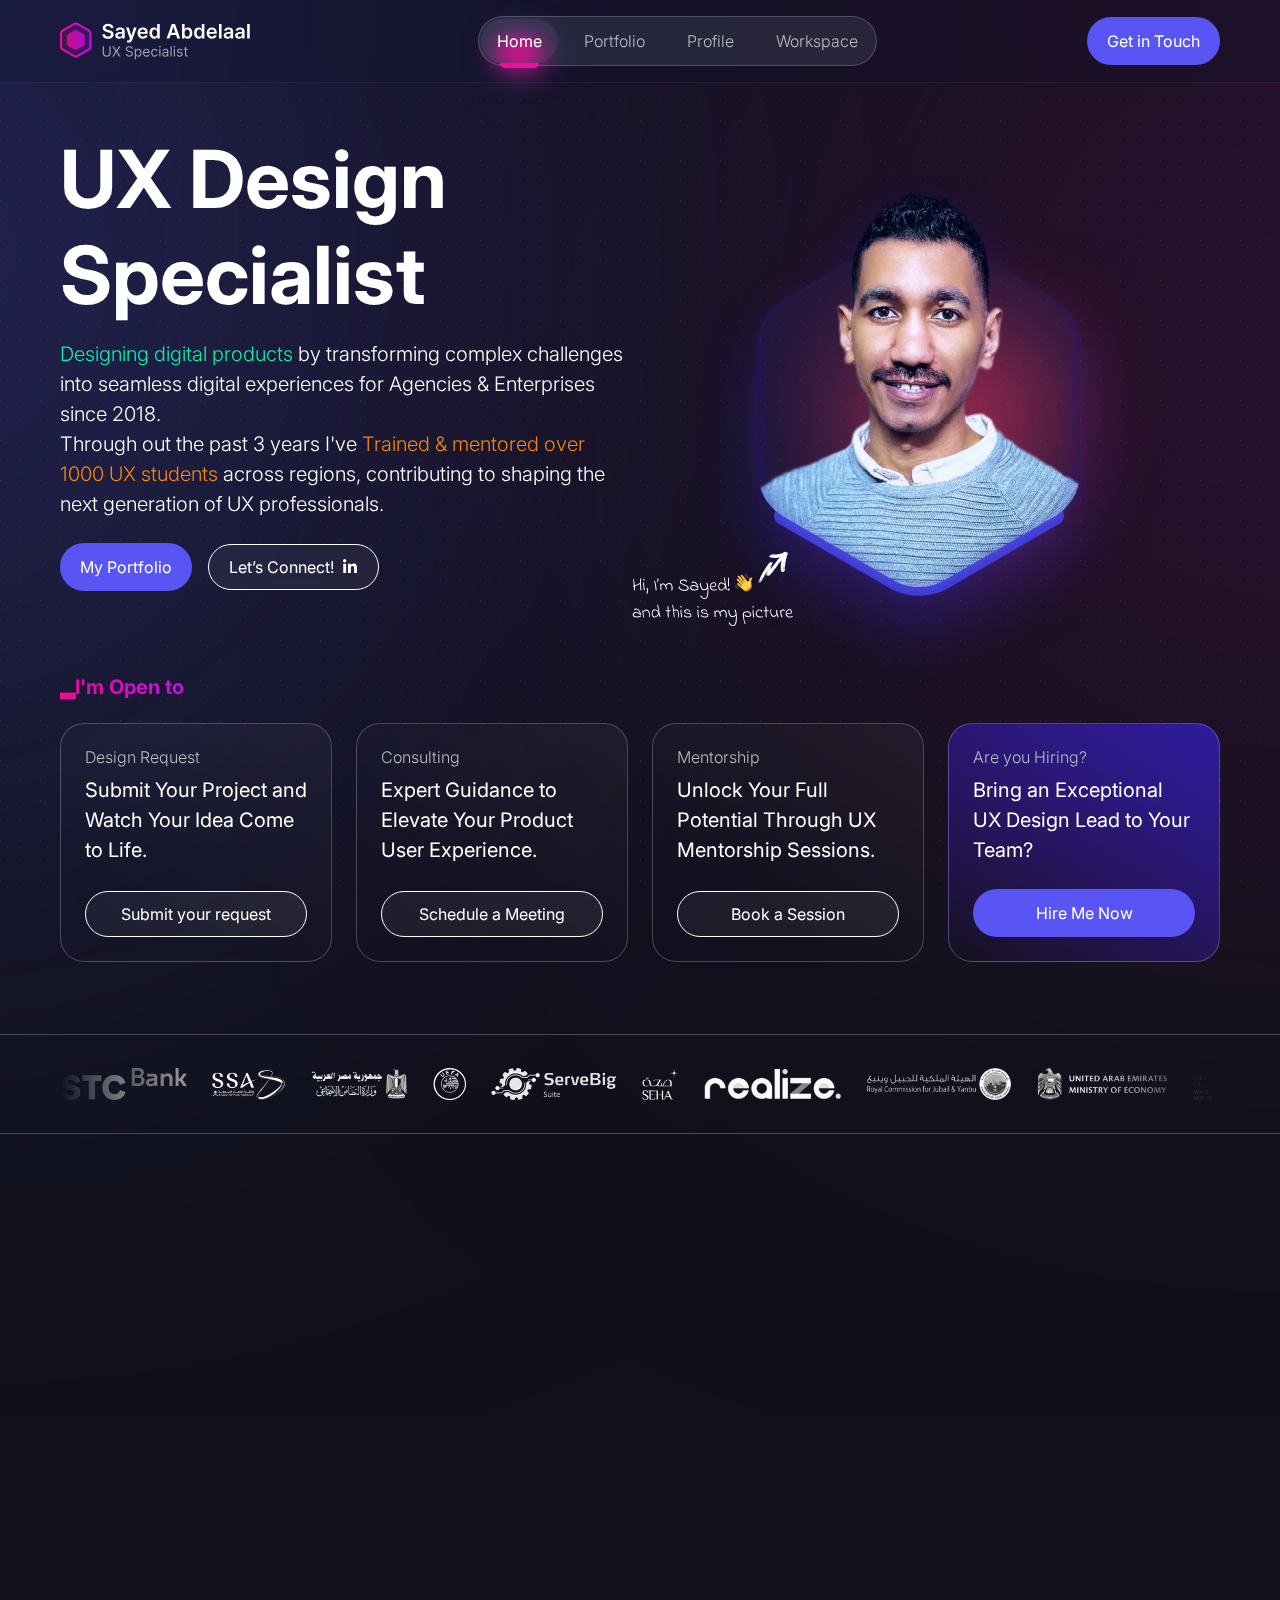
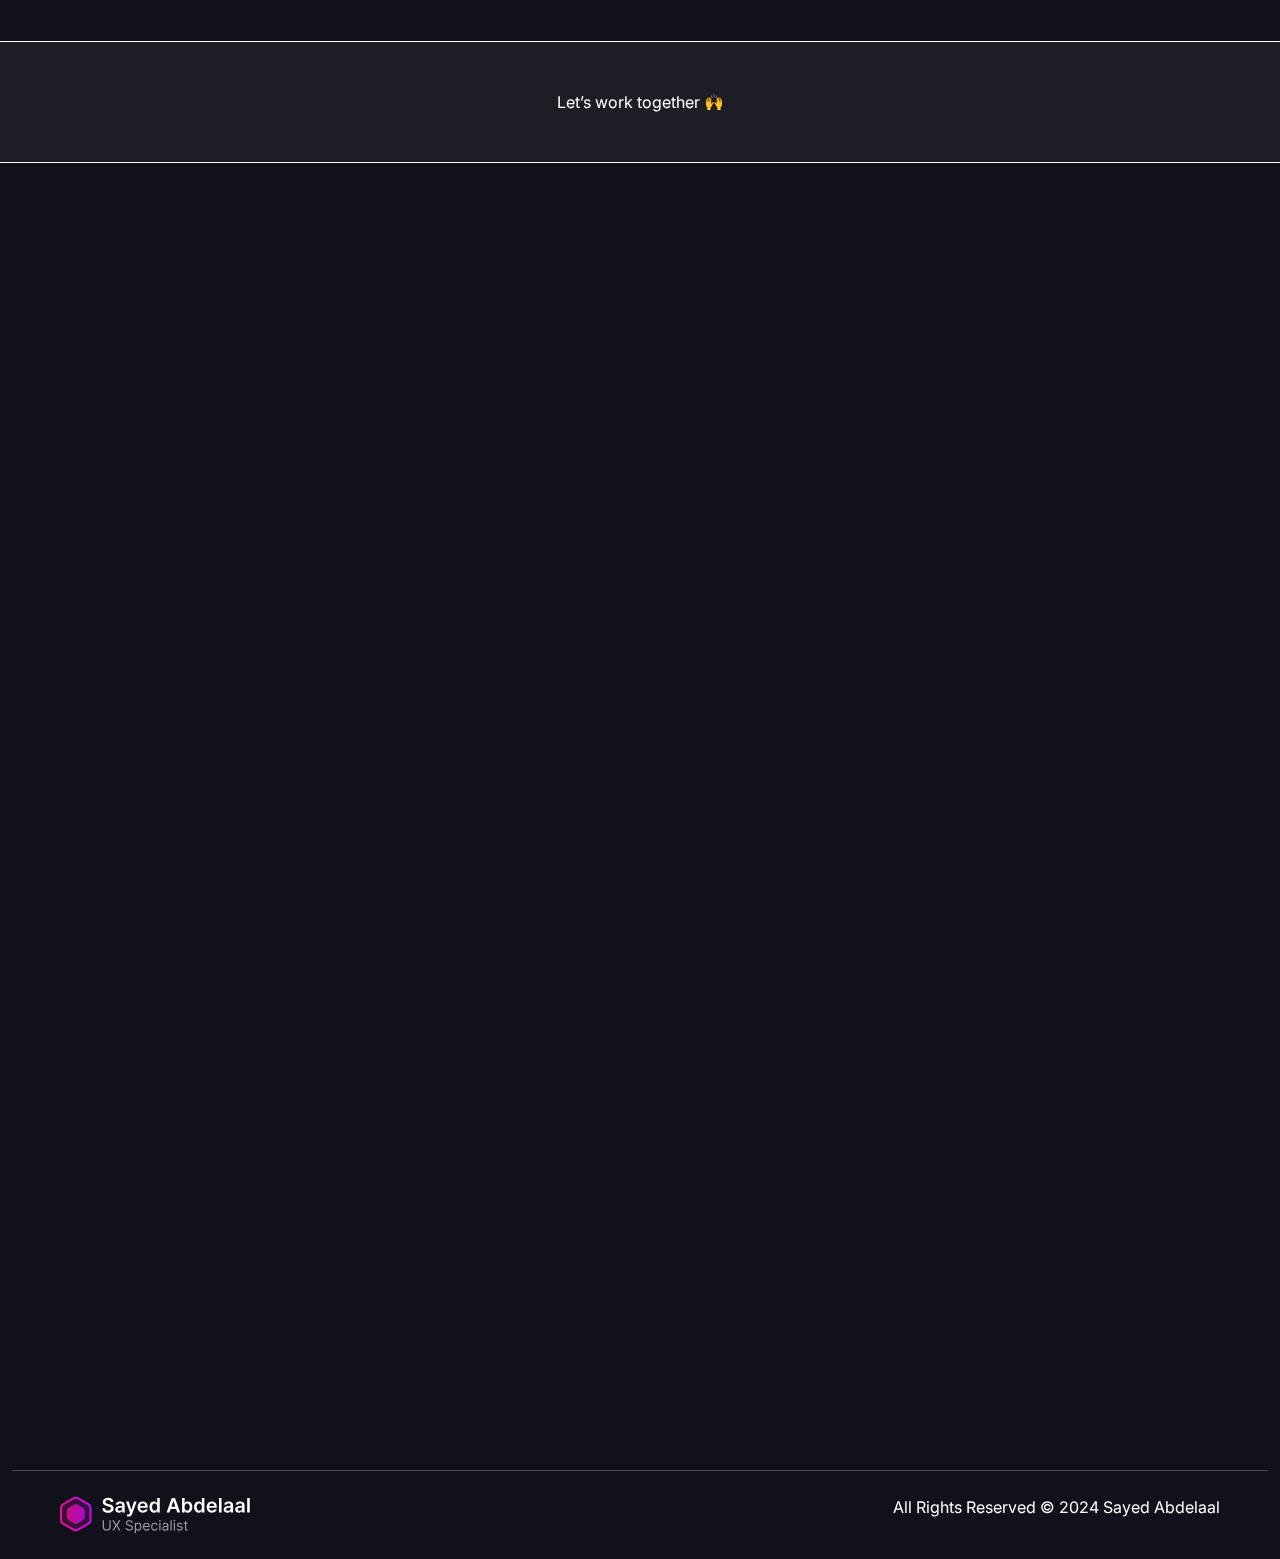
==== index.html @ a89bc442 "Updated website with new version" ====
<!DOCTYPE html>
<html data-bs-theme="dark" lang="en">

<head>
    <meta charset="utf-8">
    <meta name="viewport" content="width=device-width, initial-scale=1.0, shrink-to-fit=no">
    <title>Sayed Abdelaal</title>
    <meta name="twitter:description" content="Sayed Abdelaal | UX Design Specialist | UX Instructor | UX Mentor">
    <meta property="og:title" content="Sayed Abdelaal">
    <meta name="twitter:image" content="https://sayed-abdelaal.com/assets/img/Home/OG-Thumbnail.webp">
    <meta property="og:type" content="website">
    <meta property="og:description" content="Sayed Abdelaal | UX Design Specialist | UX Instructor | UX Mentor">
    <meta name="twitter:title" content="Sayed Abdelaal">
    <meta name="description" content="Sayed Abdelaal | UX Design Specialist | UX Instructor | UX Mentor">
    <meta property="og:image" content="https://sayed-abdelaal.com/assets/img/Home/OG-Thumbnail.webp">
    <script type="application/ld+json">
        {
            "@context": "http://schema.org",
            "@type": "WebSite",
            "name": "sayed abdelaal",
            "url": "https://sayed-abdelaal.com/"
        }
    </script>
    <link rel="icon" type="image/webp" sizes="500x500" href="assets/img/Home/fac-ico.webp">
    <link rel="icon" type="image/webp" sizes="500x500" href="assets/img/Home/fac-ico.webp" media="(prefers-color-scheme: dark)">
    <link rel="icon" type="image/webp" sizes="500x500" href="assets/img/Home/fac-ico.webp">
    <link rel="icon" type="image/webp" sizes="500x500" href="assets/img/Home/fac-ico.webp" media="(prefers-color-scheme: dark)">
    <link rel="icon" type="image/webp" sizes="500x500" href="assets/img/Home/fac-ico.webp">
    <link rel="icon" type="image/webp" sizes="500x500" href="assets/img/Home/fac-ico.webp">
    <link rel="icon" type="image/webp" sizes="500x500" href="assets/img/Home/fac-ico.webp">
    <link rel="stylesheet" href="assets/bootstrap/css/bootstrap.min.css">
    <link rel="stylesheet" href="https://fonts.googleapis.com/css?family=Inter:200,300,400,500,600,700,800,900&amp;display=swap">
    <link rel="stylesheet" href="assets/css/swiper-icons.css">
    <link rel="stylesheet" href="assets/fonts/ionicons.min.css">
    <link rel="stylesheet" href="assets/css/bs-theme-overrides.css">
    <link rel="stylesheet" href="assets/css/aos.min.css">
    <link rel="stylesheet" href="assets/css/animate.min.css">
    <link rel="stylesheet" href="assets/css/Lightbox-Gallery-baguetteBox.min.css">
    <link rel="stylesheet" href="assets/css/Navbar-Centered-Links-icons.css">
    <link rel="stylesheet" href="assets/css/styles.css">
<!-- Google tag (gtag.js) -->
<script async src="https://www.googletagmanager.com/gtag/js?id=G-3WMWEPDK91"></script>
<script>
  window.dataLayer = window.dataLayer || [];
  function gtag(){dataLayer.push(arguments);}
  gtag('js', new Date());

  gtag('config', 'G-3WMWEPDK91');
</script>
</head>

<body>
    <section class="bg-fx-style">
        <div class="container-fluid" style="height: 100%;">
            <div class="row row-cols-2 row-cols-sm-3 h-100">
                <div class="col d-flex justify-content-center justify-content-sm-start p-0"><img class="fx" src="assets/img/Body/Left-bg-fx.svg"></div>
                <div class="col d-none d-sm-inline-block">
                    <div></div>
                </div>
                <div class="col d-flex justify-content-center justify-content-sm-end p-0"><img class="fx" src="assets/img/Body/Right-bg-fx.svg"></div>
            </div>
        </div>
    </section>
    <nav class="navbar navbar-expand-md sticky-top py-3 px-xl-5" id="navbar-scroll">
        <div class="container-fluid"><a class="navbar-brand d-flex align-items-center" href="index.html"><img src="assets/img/Body/Sayed-Logo.svg"></a><button data-bs-toggle="collapse" class="navbar-toggler" data-bs-target="#navcol-4"><span class="visually-hidden">Toggle navigation</span><span class="navbar-toggler-icon d-flex justify-content-center align-items-center"><svg xmlns="http://www.w3.org/2000/svg" width="1em" height="1em" viewBox="0 0 20 20" fill="none" class="fs-1">

                        <path fill-rule="evenodd" clip-rule="evenodd" d="M3 5C3 4.44772 3.44772 4 4 4H16C16.5523 4 17 4.44772 17 5C17 5.55228 16.5523 6 16 6H4C3.44772 6 3 5.55228 3 5Z" fill="currentColor"></path>
                        <path fill-rule="evenodd" clip-rule="evenodd" d="M3 10C3 9.44772 3.44772 9 4 9H16C16.5523 9 17 9.44772 17 10C17 10.5523 16.5523 11 16 11H4C3.44772 11 3 10.5523 3 10Z" fill="currentColor"></path>
                        <path fill-rule="evenodd" clip-rule="evenodd" d="M3 15C3 14.4477 3.44772 14 4 14H16C16.5523 14 17 14.4477 17 15C17 15.5523 16.5523 16 16 16H4C3.44772 16 3 15.5523 3 15Z" fill="currentColor"></path>
                    </svg></span></button>
            <div class="collapse navbar-collapse menu-mob" id="navcol-4">
                <ul class="navbar-nav mx-auto">
                    <li class="nav-item ms-md-0"><a class="nav-link active" href="index.html">Home<div class="div-ind-d"></div>
                            <div class="div-ind-u"></div>
                        </a></li>
                    <li class="nav-item"><a class="nav-link" data-bs-toggle="modal" data-bs-target="#modal-2" href="password.html">Portfolio<div class="div-ind-d"></div>
                            <div class="div-ind-u"></div>
                        </a></li>
                    <li class="nav-item"><a class="nav-link" href="profile.html">Profile<div class="div-ind-d"></div>
                            <div class="div-ind-u"></div>
                        </a></li>
                    <li class="nav-item me-md-0" data-bs-toggle="tooltip" data-bss-tooltip="" data-bs-placement="bottom" title="In-progress"><a class="nav-link" href="workspace.html">Workspace<div class="div-ind-d"></div>
                            <div class="div-ind-u"></div>
                        </a></li>
                </ul><a class="btn btn-primary border rounded-pill border-0" role="button" href="contact-form.html">Get in Touch</a>
            </div>
        </div>
    </nav>
    <section class="px-xl-5">
        <div class="container-fluid py-5">
            <div class="row flex-column-reverse flex-lg-row mb-5 Home-Bio">
                <div class="col d-xxl-flex flex-lg-column justify-content-xxl-center">
                    <h1 class="display-1 fw-bold mb-3" data-aos="fade-up" data-aos-duration="600">UX&nbsp;Design Specialist</h1>
                    <p class="lead mb-4" data-aos="fade-up" data-aos-duration="600" data-aos-delay="100"><span style="color: rgb(12, 237, 166);">Designing digital products</span> by transforming complex challenges into seamless digital experiences for Agencies &amp; Enterprises since 2018.<br>Through out the past 3 years I've <span style="color: rgb(246, 133, 17);">Trained &amp; mentored over 1000 UX students</span> across regions, contributing to shaping the next generation of UX professionals.</p>
                    <div data-aos="fade-up" data-aos-duration="600" data-aos-delay="150" class="mx-0 hero-buttons"><a class="btn btn-primary border rounded-pill border-0" role="button" href="password.html">My Portfolio</a><a class="btn btn-outline-primary rounded-pill ms-lg-3 mt-3 mt-lg-0" role="button" href="https://www.linkedin.com/in/sayed-abdelaal/" target="_blank">Let’s Connect!<span class="ms-2"><svg xmlns="http://www.w3.org/2000/svg" viewBox="-32 0 512 512" width="1em" height="1em" fill="currentColor" data-bss-hover-animate="swing" style="margin-top: -3px;">
                                    <!--! Font Awesome Free 6.4.2 by @fontawesome - https://fontawesome.com License - https://fontawesome.com/license/free (Icons: CC BY 4.0, Fonts: SIL OFL 1.1, Code: MIT License) Copyright 2023 Fonticons, Inc. -->
                                    <path d="M100.28 448H7.4V148.9h92.88zM53.79 108.1C24.09 108.1 0 83.5 0 53.8a53.79 53.79 0 0 1 107.58 0c0 29.7-24.1 54.3-53.79 54.3zM447.9 448h-92.68V302.4c0-34.7-.7-79.2-48.29-79.2-48.29 0-55.69 37.7-55.69 76.7V448h-92.78V148.9h89.08v40.8h1.3c12.4-23.5 42.69-48.3 87.88-48.3 94 0 111.28 61.9 111.28 142.3V448z"></path>
                                </svg></span></a></div>
                </div>
                <div class="col-lg-auto text-center px-0 px-xl-5" data-aos="fade-up-left" data-aos-duration="600" data-aos-delay="200"><img class="img-fluid" src="assets/img/Home/Image.webp" style="/*max-height: 500px;*/"><img class="img-fluid d-none d-sm-none d-lg-flex hi-sayed hi-sayed-animation" src="assets/img/General/Hi.png"></div>
            </div>
            <h5 class="fw-bold d-inline-block mb-4 text-gradient" data-aos="fade-right" data-aos-duration="600" data-aos-delay="300">▂I'm Open to</h5>
            <div class="row gy-4 row-cols-1 row-cols-lg-2 row-cols-xl-4">
                <div class="col" data-aos="fade-up" data-aos-duration="600" data-aos-delay="400">
                    <div class="d-flex flex-column col position-relative card-0">
                        <h6 class="text-body-tertiary mb-2">Design Request</h6>
                        <p class="lead fw-normal d-inline-block flex-fill mb-4">Submit Your Project and Watch Your Idea Come to Life.</p><a class="btn btn-outline-primary rounded-pill" role="button" href="design-request.html">Submit your request</a>
                    </div>
                </div>
                <div class="col" data-aos="fade-up" data-aos-duration="600" data-aos-delay="450">
                    <div class="d-flex flex-column col position-relative card-0">
                        <h6 class="text-body-tertiary mb-2">Consulting</h6>
                        <p class="lead fw-normal d-inline-block flex-fill mb-4">Expert Guidance to Elevate Your Product User Experience.</p><a class="btn btn-outline-primary rounded-pill" role="button" href="https://zcal.co/sayedux/30min-meeting" target="_blank">Schedule a Meeting</a>
                    </div>
                </div>
                <div class="col" data-aos="fade-up" data-aos-duration="600" data-aos-delay="500">
                    <div class="d-flex flex-column col position-relative card-0">
                        <h6 class="text-body-tertiary mb-2">Mentorship</h6>
                        <p class="lead fw-normal d-inline-block flex-fill mb-4">Unlock Your Full Potential Through UX Mentorship Sessions.</p><a class="btn btn-outline-primary rounded-pill" role="button" href="https://zcal.co/sayedux/mentorship-session" target="_blank">Book a Session</a>
                    </div>
                </div>
                <div class="col" data-aos="fade-up" data-aos-duration="600" data-aos-delay="550">
                    <div class="d-flex flex-column col position-relative card-cta">
                        <h6 class="text-body-tertiary mb-2">Are you Hiring?</h6>
                        <p class="lead fw-normal d-inline-block flex-fill mb-4">Bring an Exceptional UX Design Lead to Your Team?</p><a class="btn btn-primary border rounded-pill border-0" role="button" href="contact-form.html">Hire Me Now</a>
                    </div>
                </div>
            </div>
        </div>
    </section>
    <section class="d-flex align-items-center my-4 px-xl-5 clients-section">
        <div class="container-fluid">
            <div class="logo-slider">
                <div class="slider-track"><img src="assets/img/Clients-Logos/STC-Bank.webp"><img src="assets/img/Clients-Logos/SSA.webp"><img src="assets/img/Clients-Logos/Social-ministry.webp"><img src="assets/img/Clients-Logos/UEFA%20logo.webp"><img src="assets/img/Clients-Logos/Servebig.webp"><img src="assets/img/Clients-Logos/SEHA.webp"><img src="assets/img/Clients-Logos/realize.webp"><img src="assets/img/Clients-Logos/RCJY.webp"><img src="assets/img/Clients-Logos/MOE.webp"><img src="assets/img/Clients-Logos/MOCIT.webp"><img src="assets/img/Clients-Logos/MCIT-EG.webp"><img src="assets/img/Clients-Logos/ISDB.webp"><img src="assets/img/Clients-Logos/IHF.webp"><img src="assets/img/Clients-Logos/HSA.webp"><img src="assets/img/Clients-Logos/grid.webp"><img src="assets/img/Clients-Logos/GEM.webp"><img src="assets/img/Clients-Logos/Find-square.webp"><img src="assets/img/Clients-Logos/FAB.webp"><img src="assets/img/Clients-Logos/EHS.webp"><img src="assets/img/Clients-Logos/egypt-post.webp"><img src="assets/img/Clients-Logos/EDA.webp"><img src="assets/img/Clients-Logos/E-courte.webp"><img src="assets/img/Clients-Logos/DCC.webp"><img src="assets/img/Clients-Logos/Contact%20cars.webp"><img src="assets/img/Clients-Logos/Co-Court.webp"><img src="assets/img/Clients-Logos/Clubenz.webp"><img src="assets/img/Clients-Logos/CFC.webp"><img src="assets/img/Clients-Logos/Aosc-m.webp"><img src="assets/img/Clients-Logos/AIPA.webp"></div>
            </div>
        </div>
    </section>
    <section class="px-xl-5">
        <div class="container-fluid py-5">
            <h5 class="fw-bold d-inline-block mb-4 text-gradient" data-aos="fade-right">▂Recent Work</h5>
            <h5 class="fw-bold d-inline-block mb-4 ms-1" data-aos="fade-right">🔥</h5>
            <div class="row gy-4 row-cols-1 row-cols-lg-2 mb-4">
                <div class="col" data-aos="fade-up" data-aos-duration="600">
                    <div class="d-flex flex-column col position-relative card-0"><img class="img-fluid mb-4 rounded-3" src="assets/img/Home/image-Smart-Bricks.webp">
                        <h6 class="text-body-tertiary mb-2">Smart Bricks </h6>
                        <p class="lead d-inline-block">I designed the MVP-V1 of Smart Bricks to empower real estate investors with AI-driven analytics, enabling informed decision-making. This strategic UX design <span style="color: rgb(246, 133, 17);">boosted landing page conversions by 70%</span> and <span style="color: rgb(12, 237, 166);">increased closed deals from 6% to 28%</span> after one month.</p>
                        <figure class="figure d-block flex-fill">
                            <figcaption class="figure-caption blockquote-footer mt-0 mb-4">Associated with&nbsp;<span><a class="fw-semibold" href="https://www.linkedin.com/in/nada-hazem-635408127/" target="_blank" rel="external">Nada Hazem</a></span>&nbsp;Smart Bricks' CTO | Product Consultant</figcaption>
                        </figure><button class="btn btn-outline-primary rounded-pill" type="button" data-bs-target="#modal-1" data-bs-toggle="modal">Read the full story<span class="ms-2"></span><svg xmlns="http://www.w3.org/2000/svg" viewBox="-32 0 512 512" width="1em" height="1em" fill="currentColor" data-bss-hover-animate="swing" style="margin-top: -3px;">
                                <!--! Font Awesome Free 6.4.2 by @fontawesome - https://fontawesome.com License - https://fontawesome.com/license/free (Icons: CC BY 4.0, Fonts: SIL OFL 1.1, Code: MIT License) Copyright 2023 Fonticons, Inc. -->
                                <path d="M144 144v48H304V144c0-44.2-35.8-80-80-80s-80 35.8-80 80zM80 192V144C80 64.5 144.5 0 224 0s144 64.5 144 144v48h16c35.3 0 64 28.7 64 64V448c0 35.3-28.7 64-64 64H64c-35.3 0-64-28.7-64-64V256c0-35.3 28.7-64 64-64H80z"></path>
                            </svg></button>
                    </div>
                </div>
                <div class="col" data-aos="fade-up" data-aos-duration="600" data-aos-delay="100">
                    <div class="d-flex flex-column col position-relative card-0"><img class="img-fluid mb-4 rounded-3" src="assets/img/Home/image-FindSquar.webp">
                        <h6 class="text-body-tertiary mb-2">Find Square </h6>
                        <p class="lead d-inline-block">I <span style="color: rgb(246, 133, 17);">led the UX design revamp</span> of Find Square’s Web Platform, Dashboard, and Mobile Apps&nbsp;to improve usability for end-users and streamline workflows for service providers, <span style="color: rgb(12, 237, 166);">boosting bookings from zero to 250+</span> in One Month through thoughtful design and seamless user experience.</p>
                        <figure class="figure d-block flex-fill">
                            <figcaption class="figure-caption blockquote-footer mt-0 mb-4">Associated with&nbsp;<span><a class="fw-semibold" href="https://www.linkedin.com/in/nada-hazem-635408127/" target="_blank" rel="external">Azzam Al Hadlaq</a></span>&nbsp;Find Square's Co-Founder.</figcaption>
                        </figure><a class="btn btn-outline-primary rounded-pill" role="button" href="portfolio/find-square.html">Read the full story<span class="ms-2"></span><svg xmlns="http://www.w3.org/2000/svg" viewBox="-32 0 512 512" width="1em" height="1em" fill="currentColor" data-bss-hover-animate="swing" style="margin-top: -3px;">
                                <!--! Font Awesome Free 6.4.2 by @fontawesome - https://fontawesome.com License - https://fontawesome.com/license/free (Icons: CC BY 4.0, Fonts: SIL OFL 1.1, Code: MIT License) Copyright 2023 Fonticons, Inc. -->
                                <path d="M438.6 278.6c12.5-12.5 12.5-32.8 0-45.3l-160-160c-12.5-12.5-32.8-12.5-45.3 0s-12.5 32.8 0 45.3L338.8 224 32 224c-17.7 0-32 14.3-32 32s14.3 32 32 32l306.7 0L233.4 393.4c-12.5 12.5-12.5 32.8 0 45.3s32.8 12.5 45.3 0l160-160z"></path>
                            </svg></a>
                    </div>
                </div>
            </div>
            <div class="row" data-aos="fade-up" data-aos-duration="600">
                <div class="col d-flex justify-content-center"><a class="btn btn-outline-link rounded-pill" role="button" href="password.html">View Portfolio<span class="ms-2"></span><svg xmlns="http://www.w3.org/2000/svg" viewBox="-32 0 512 512" width="1em" height="1em" fill="currentColor" data-bss-hover-animate="swing" style="margin-top: -3px;">
                            <!--! Font Awesome Free 6.4.2 by @fontawesome - https://fontawesome.com License - https://fontawesome.com/license/free (Icons: CC BY 4.0, Fonts: SIL OFL 1.1, Code: MIT License) Copyright 2023 Fonticons, Inc. -->
                            <path d="M438.6 278.6c12.5-12.5 12.5-32.8 0-45.3l-160-160c-12.5-12.5-32.8-12.5-45.3 0s-12.5 32.8 0 45.3L338.8 224 32 224c-17.7 0-32 14.3-32 32s14.3 32 32 32l306.7 0L233.4 393.4c-12.5 12.5-12.5 32.8 0 45.3s32.8 12.5 45.3 0l160-160z"></path>
                        </svg></a></div>
            </div>
        </div>
    </section>
    <section class="px-xl-5">
        <div class="container-fluid py-4">
            <h5 class="fw-bold d-inline-block mb-4 text-gradient" data-aos="fade-right">__The way I work</h5>
            <h5 class="fw-bold d-inline-block mb-4 ms-1" data-aos="fade-right">🚀</h5>
            <div class="row gy-4 row-cols-xxl-2">
                <div class="col" data-aos="fade-up" data-aos-duration="600">
                    <div class="d-flex flex-column col position-relative card-1"><img src="assets/img/Home/Double%20Diamond@2x.webp"></div>
                </div>
                <div class="col">
                    <div>
                        <div class="d-flex flex-column col position-relative card-0 mb-4" data-aos="fade-up" data-aos-duration="600" data-aos-delay="100">
                            <p class="d-flex mb-1">&nbsp;<span class="icon-way-i-work"><i class="icon ion-android-checkmark-circle fs-4"></i></span>I prioritize both needs of users and the businesses while I am designing.</p>
                            <p class="d-flex mb-1">&nbsp;<span class="icon-way-i-work"><i class="icon ion-android-checkmark-circle fs-4"></i></span>I base my design decisions on thorough user research, while also striving to maintain high design standards.</p>
                            <p class="d-flex mb-1">&nbsp;<span class="icon-way-i-work"><i class="icon ion-android-checkmark-circle fs-4"></i></span>I understand that the product development process is not always straightforward and therefore, I am involved in all phases of production.</p>
                        </div>
                        <div class="d-flex flex-column col position-relative card-0" data-aos="fade-up" data-aos-duration="600" data-aos-delay="200">
                            <h6 class="text-body-tertiary mb-2">Tools I use for my daily work ✦</h6>
                            <ul class="list-unstyled d-flex flex-wrap gap-3 my-3">
                                <li><img class="img-fluid" data-bs-toggle="tooltip" data-bss-tooltip="" src="assets/img/Body/Figma.svg" style="max-width: 40px;" title="Figma &amp; Figjam"></li>
                                <li><img class="img-fluid" data-bs-toggle="tooltip" data-bss-tooltip="" src="assets/img/Body/Miro.svg" style="max-width: 40px;" title="Miro"></li>
                                <li><img class="img-fluid" data-bs-toggle="tooltip" data-bss-tooltip="" src="assets/img/Body/Notion.svg" style="max-width: 40px;" title="Notion"></li>
                                <li><img class="img-fluid" data-bs-toggle="tooltip" data-bss-tooltip="" src="assets/img/Body/Teams.svg" style="max-width: 40px;" title="Teams"></li>
                                <li><img class="img-fluid" data-bs-toggle="tooltip" data-bss-tooltip="" src="assets/img/Body/Useberry.svg" style="max-width: 40px;" title="Useberry"></li>
                                <li><img class="img-fluid" data-bs-toggle="tooltip" data-bss-tooltip="" src="assets/img/Body/mind-meister.svg" style="max-width: 40px;" title="Mind Meister"></li>
                                <li><img class="img-fluid" data-bs-toggle="tooltip" data-bss-tooltip="" src="assets/img/Body/Mobbin.svg" style="max-width: 40px;" title="Mobbin"></li>
                                <li><img class="img-fluid" data-bs-toggle="tooltip" data-bss-tooltip="" src="assets/img/Body/survey-monkey.svg" style="max-width: 40px;" title="Survey Monkey"></li>
                                <li><img class="img-fluid" data-bs-toggle="tooltip" data-bss-tooltip="" src="assets/img/Body/optimal-workshop.svg" style="max-width: 40px;" title="Optimal Workshop"></li>
                                <li><img class="img-fluid" data-bs-toggle="tooltip" data-bss-tooltip="" src="assets/img/Body/medium.svg" style="max-width: 40px;" title="Medium"></li>
                            </ul>
                            <p class="fw-normal d-inline-block flex-fill mb-0">The best way to stay on top of my work is by using these four essential tools, either working solo or collaboratively in team.</p>
                        </div>
                    </div>
                </div>
            </div>
        </div>
    </section>
    <section class="my-4"><a class="btn btn-outline-primary d-flex justify-content-center justify-content-xxl-center rounded-0 py-5 w-100 border-start-0 border-end-0" role="button" href="design-request.html">Let’s work together 🙌</a></section>
    <section class="px-xl-5">
        <div class="container-fluid py-5">
            <h5 class="fw-bold d-inline-block mb-4 text-gradient" data-aos="fade-right">__People I work with says</h5>
            <h5 class="fw-bold d-inline-block mb-4 ms-1" data-aos="fade-right">😍</h5>
            <div class="column-counter">
                <div class="d-inline-block card-testimonial" data-aos="fade-up" data-aos-duration="600">
                    <div class="d-flex flex-row align-items-center mb-3"><img class="rounded-circle img-fluid me-3" src="assets/img/Home/Lander-Muruaga.webp" style="max-width: 70px;">
                        <div>
                            <h6 class="fw-semibold mb-2">Lander Muruaga</h6>
                            <p class="mb-0 title">Head of Product Design @ UEFA</p>
                        </div>
                    </div>
                    <p class="fw-light d-inline-block flex-fill mb-0">Sayed Abdelaal is an exceptional Senior UX Design Specialist who <strong><span style="color: rgb(12, 237, 166);">consistently delivered impactful, user-centered solutions</span></strong> across key UEFA projects like the VIP Tickets App, Accreditation Delivery Portal, and VISTA Stadium Maps.<br>His expertise in <strong><span style="color: rgb(246, 133, 17);">user research, usability testing, and maintaining the B2B design system</span></strong> ensured cohesive, scalable designs aligned with UEFA’s goals and brand identity. <br>Sayed’s ability to <strong><span style="color: rgb(12, 237, 166);">manage multiple projects, collaborate effectively</span></strong> with cross-functional teams, and <strong><span style="color: rgb(12, 237, 166);">communicate design insights</span></strong> made him an invaluable asset.</p>
                </div>
                <div class="d-inline-block card-testimonial" data-aos="fade-up" data-aos-duration="600" data-aos-delay="50">
                    <div class="d-flex flex-row align-items-center mb-3"><img class="rounded-circle img-fluid me-3" src="assets/img/Home/Victor-Baroli.webp" style="max-width: 70px;">
                        <div>
                            <h6 class="fw-semibold mb-2">Victor Baroli</h6>
                            <p class="mb-0 title">Senior Product Designer @ UEFA</p>
                        </div>
                    </div>
                    <p class="fw-light d-inline-block flex-fill mb-0">Working with Sayed Abdelaal was a privilege. His ability to balance user needs with business goals was evident in projects like UEFA Go and the Media Portal, where his user research and usability testing informed intuitive, impactful designs.<br>Sayed’s <strong><span style="color: rgb(12, 237, 166);">leadership on the B2B design system</span></strong> showcased his strength in creating scalable frameworks, while his <strong><span style="color: rgb(12, 237, 166);">collaborative approach</span></strong> fostered seamless teamwork across disciplines.<br>Sayed is a talented UX professional who <strong><span style="color: rgb(246, 133, 17);">consistently elevates the quality</span> </strong>of any project he contributes to. I highly recommend him.</p>
                </div>
                <div class="d-inline-block card-testimonial" data-aos="fade-up" data-aos-duration="600" data-aos-delay="100">
                    <div class="d-flex flex-row align-items-center mb-3"><img class="rounded-circle img-fluid me-3" src="assets/img/Home/Ahmed-Farouk.webp" style="max-width: 70px;">
                        <div>
                            <h6 class="fw-semibold mb-2">Ahmed Farouk</h6>
                            <p class="mb-0 title">Product @ Contactcars.com</p>
                        </div>
                    </div>
                    <p class="fw-light d-inline-block flex-fill mb-0">I had the opportunity to work with Sayed, a talented Product UI/UX designer, and <strong><span style="color: rgb(12, 237, 166);">I was consistently impressed by his creativity, attention to detail, and user-centric approach</span></strong>. Over the time we worked together, Sayed demonstrated an exceptional ability to understand complex product requirements and translate them into intuitive, beautiful designs.<br><br>His <strong><span style="color: rgb(246, 133, 17);">collaborative spirit</span></strong>, combined with his technical skills, made him an integral part of our team. <strong><span style="color: rgb(246, 133, 17);">He was always open to feedback</span></strong>, and his designs not only enhanced user experience but also aligned perfectly with our business objectives.<br>If you’re looking for a designer who brings both creativity and practicality to the table, I highly recommend Sayed. He’s a true asset to any product team.</p>
                </div>
                <div class="d-inline-block card-testimonial" data-aos="fade-up" data-aos-duration="600" data-aos-delay="150">
                    <div class="d-flex flex-row align-items-center mb-3"><img class="rounded-circle img-fluid me-3" src="assets/img/Home/Amy-Ogg.webp" style="max-width: 70px;">
                        <div>
                            <h6 class="fw-semibold mb-2">Amy Ogg</h6>
                            <p class="mb-0 title">Mentor Team Lead @IterateUX</p>
                        </div>
                    </div>
                    <p class="fw-light d-inline-block flex-fill mb-0">We are so thankful to have you aboard our mentor team, Sayed Abdelaal‬‏! <span style="color: rgb(12, 237, 166);">You have already made such an impact at IterateUX</span> over these last few months, and <strong><span style="color: rgb(246, 133, 17);">your mentees and teams are so fortunate to benefit &amp; learn from your guidance and mentorship!</span></strong> Thank you for sharing of your time and expertise with our community! 🚀</p>
                </div>
                <div class="d-inline-block card-testimonial" data-aos="fade-up" data-aos-duration="600" data-aos-delay="200">
                    <div class="d-flex flex-row align-items-center mb-3"><img class="rounded-circle img-fluid me-3" src="assets/img/Home/Nada-Hazem.webp" style="max-width: 70px;">
                        <div>
                            <h6 class="fw-semibold mb-2">Nada Hazem</h6>
                            <p class="mb-0 title">Product Consultant @ ISM e-Group</p>
                        </div>
                    </div>
                    <p class="fw-light d-inline-block flex-fill mb-0">..............................................</p>
                </div>
                <div class="d-inline-block card-testimonial" data-aos="fade-up" data-aos-duration="600" data-aos-delay="250">
                    <div class="d-flex flex-row align-items-center mb-3"><img class="rounded-circle img-fluid me-3" src="assets/img/Home/Julieth-Fajardo.webp" style="max-width: 70px;">
                        <div>
                            <h6 class="fw-semibold mb-2">Julieth Fajardo</h6>
                            <p class="mb-0 title">Co-Founder @Cherry On Tech</p>
                        </div>
                    </div>
                    <p class="fw-light d-inline-block flex-fill mb-0">..............................................</p>
                </div>
            </div>
        </div>
    </section>
    <footer class="mb-2">
        <div class="container-fluid pt-4 pt-lg-5">
            <hr style="border-color: rgb(255, 255, 255);border-top-color: rgb(255,;border-right-color: 255,;border-bottom-color: 255);border-left-color: 255,;">
            <div class="row gy-4 gy-md-2 row-cols-1 row-cols-md-2 mt-0 px-xl-5">
                <div class="col d-flex justify-content-center justify-content-md-start"><a class="navbar-brand d-flex align-items-center" href="index.html"><img src="assets/img/Body/Sayed-Logo.svg"></a></div>
                <div class="col d-flex justify-content-center justify-content-md-end">
                    <p class="text-center">All Rights Reserved © 2024 Sayed Abdelaal</p>
                </div>
            </div>
            <div class="d-flex flex-column justify-content-start align-items-center flex-sm-row pt-3 px-xl-5"></div>
        </div>
    </footer>
    <div class="modal fade" role="dialog" tabindex="-1" id="modal-1">
        <div class="modal-dialog modal-dialog-centered modal-dialog-scrollable modal-fullscreen-md-down" role="document">
            <div class="modal-content">
                <div class="modal-header">
                    <h6 class="modal-title">Case Study is Locked<span class="ms-2"><svg xmlns="http://www.w3.org/2000/svg" viewBox="-32 0 512 512" width="1em" height="1em" fill="currentColor">
                                <!--! Font Awesome Free 6.4.2 by @fontawesome - https://fontawesome.com License - https://fontawesome.com/license/free (Icons: CC BY 4.0, Fonts: SIL OFL 1.1, Code: MIT License) Copyright 2023 Fonticons, Inc. -->
                                <path d="M144 144v48H304V144c0-44.2-35.8-80-80-80s-80 35.8-80 80zM80 192V144C80 64.5 144.5 0 224 0s144 64.5 144 144v48h16c35.3 0 64 28.7 64 64V448c0 35.3-28.7 64-64 64H64c-35.3 0-64-28.7-64-64V256c0-35.3 28.7-64 64-64H80z"></path>
                            </svg></span></h6><button class="btn-close" type="button" aria-label="Close" data-bs-dismiss="modal"></button>
                </div>
                <div class="modal-body" style="border-top-left-radius: 1.5rem;border-top-right-radius: 1.5rem;">
                    <div class="container" style="height: fit-content;">
                        <div class="row mb-2 h-100">
                            <div class="col text-center">
                                <div class="d-flex flex-column justify-content-start align-items-center w-100 position-relative" style="height: 350px;/*z-index: -1;*/"><img class="img-fluid w-50 position-absolute mt-5" src="assets/img/General/Padlock.webp"></div>
                                <div style="margin-top: -3rem;">
                                    <h2 class="display-6 fw-bold mb-4">Password Please</h2>
                                    <p class="fw-light text-white-50 mb-4">Please enter the password provided in your correspondence.</p>
                                    <form class="d-flex flex-column justify-content-center flex-wrap align-items-sm-center justify-content-xl-start align-items-xl-center py-2" method="post">
                                        <div class="d-flex align-items-center position-relative enter-pasword mb-4"><input class="form-control rounded-pill" type="password" required="" placeholder="Enter Password"></div>
                                        <p class="fw-light"><span class="text-white-50 me-2">Are You Hiring Manager?</span><a href="hire-me.html">Request Password</a></p>
                                    </form>
                                </div>
                            </div>
                        </div>
                    </div>
                </div>
                <div class="modal-footer"><button class="btn btn-outline-primary rounded-pill" type="button" data-bs-dismiss="modal">Close</button><button class="btn btn-primary rounded-pill" type="button">Unlock Case Study<span class="ms-2"><svg xmlns="http://www.w3.org/2000/svg" viewBox="0 -32 576 576" width="1em" height="1em" fill="currentColor">
                                <!--! Font Awesome Free 6.4.2 by @fontawesome - https://fontawesome.com License - https://fontawesome.com/license/free (Icons: CC BY 4.0, Fonts: SIL OFL 1.1, Code: MIT License) Copyright 2023 Fonticons, Inc. -->
                                <path d="M352 144c0-44.2 35.8-80 80-80s80 35.8 80 80v48c0 17.7 14.3 32 32 32s32-14.3 32-32V144C576 64.5 511.5 0 432 0S288 64.5 288 144v48H64c-35.3 0-64 28.7-64 64V448c0 35.3 28.7 64 64 64H384c35.3 0 64-28.7 64-64V256c0-35.3-28.7-64-64-64H352V144z"></path>
                            </svg></span></button></div>
            </div>
        </div>
    </div>
    <div class="modal fade" role="dialog" tabindex="-1" id="modal-2">
        <div class="modal-dialog modal-dialog-centered modal-dialog-scrollable modal-fullscreen-md-down" role="document">
            <div class="modal-content">
                <div class="modal-header">
                    <h6 class="modal-title">In-progress<span class="ms-2"><svg xmlns="http://www.w3.org/2000/svg" width="1em" height="1em" viewBox="0 0 20 20" fill="none">
                                <path fill-rule="evenodd" clip-rule="evenodd" d="M12.3945 2.55279C12.2662 2.29624 12.034 2.10713 11.7568 2.03351C11.4795 1.95988 11.184 2.00885 10.9454 2.16795C10.5995 2.39858 10.3314 2.72608 10.1229 3.04791C9.90855 3.37854 9.71986 3.76148 9.553 4.16366C9.21939 4.96773 8.93911 5.93195 8.71375 6.89778C8.42752 8.12448 8.21568 9.41687 8.10004 10.4776C7.61585 10.1512 7.33491 9.78527 7.15481 9.41104C6.82729 8.73046 6.75736 7.8772 6.75736 6.75739C6.75736 6.35292 6.51372 5.98829 6.14004 5.83351C5.76637 5.67872 5.33625 5.76428 5.05025 6.05028C3.68361 7.41692 3 9.21013 3 11C3 12.7899 3.68361 14.5831 5.05025 15.9498C7.78392 18.6834 12.2161 18.6834 14.9497 15.9498C16.3164 14.5831 17 12.7899 17 11C17 9.21013 16.3164 7.41692 14.9497 6.05028C14.3584 5.45889 13.9696 5.06453 13.6021 4.5828C13.239 4.10688 12.8781 3.51991 12.3945 2.55279ZM12.1213 15.1213C10.9497 16.2929 9.05025 16.2929 7.87868 15.1213C7.29289 14.5355 7 13.7678 7 13C7 13 7.87868 13.5 9.50005 13.5C9.50005 12.5 10 9.5 10.75 9C11.25 10 11.5355 10.2929 12.1213 10.8787C12.7071 11.4645 13 12.2322 13 13C13 13.7678 12.7071 14.5355 12.1213 15.1213Z" fill="currentColor"></path>
                            </svg></span></h6><button class="btn-close" type="button" aria-label="Close" data-bs-dismiss="modal"></button>
                </div>
                <div class="modal-body" style="border-top-left-radius: 1.5rem;border-top-right-radius: 1.5rem;">
                    <div class="container" style="height: fit-content;">
                        <div class="row mb-2 h-100">
                            <div class="col text-center">
                                <div class="d-flex flex-column justify-content-start align-items-center w-100 position-relative" style="height: 350px;/*z-index: -1;*/"><img class="img-fluid w-50 position-absolute mt-5" src="assets/img/Space/flame.webp"></div>
                                <div style="margin-top: -3rem;">
                                    <h2 class="display-6 fw-bold mb-4">Hang tight,</h2>
                                    <p class="fw-light text-white-50 mb-4">I'm working on it.</p>
                                </div>
                            </div>
                        </div>
                    </div>
                </div>
                <div class="modal-footer"><button class="btn btn-primary rounded-pill" type="button" data-bs-dismiss="modal">Okay, I'm Waiting<span class="ms-2"><svg xmlns="http://www.w3.org/2000/svg" width="1em" height="1em" viewBox="0 0 20 20" fill="none">
                                <path fill-rule="evenodd" clip-rule="evenodd" d="M12.3945 2.55279C12.2662 2.29624 12.034 2.10713 11.7568 2.03351C11.4795 1.95988 11.184 2.00885 10.9454 2.16795C10.5995 2.39858 10.3314 2.72608 10.1229 3.04791C9.90855 3.37854 9.71986 3.76148 9.553 4.16366C9.21939 4.96773 8.93911 5.93195 8.71375 6.89778C8.42752 8.12448 8.21568 9.41687 8.10004 10.4776C7.61585 10.1512 7.33491 9.78527 7.15481 9.41104C6.82729 8.73046 6.75736 7.8772 6.75736 6.75739C6.75736 6.35292 6.51372 5.98829 6.14004 5.83351C5.76637 5.67872 5.33625 5.76428 5.05025 6.05028C3.68361 7.41692 3 9.21013 3 11C3 12.7899 3.68361 14.5831 5.05025 15.9498C7.78392 18.6834 12.2161 18.6834 14.9497 15.9498C16.3164 14.5831 17 12.7899 17 11C17 9.21013 16.3164 7.41692 14.9497 6.05028C14.3584 5.45889 13.9696 5.06453 13.6021 4.5828C13.239 4.10688 12.8781 3.51991 12.3945 2.55279ZM12.1213 15.1213C10.9497 16.2929 9.05025 16.2929 7.87868 15.1213C7.29289 14.5355 7 13.7678 7 13C7 13 7.87868 13.5 9.50005 13.5C9.50005 12.5 10 9.5 10.75 9C11.25 10 11.5355 10.2929 12.1213 10.8787C12.7071 11.4645 13 12.2322 13 13C13 13.7678 12.7071 14.5355 12.1213 15.1213Z" fill="currentColor"></path>
                            </svg></span></button></div>
            </div>
        </div>
    </div>
    <script src="assets/js/jquery.min.js"></script>
    <script src="assets/bootstrap/js/bootstrap.min.js"></script>
    <script src="assets/js/aos.min.js"></script>
    <script src="assets/js/bs-init.js"></script>
    <script src="assets/js/Lightbox-Gallery-baguetteBox.min.js"></script>
    <script src="assets/js/Lightbox-Gallery.js"></script>
    <script src="assets/js/scripts.js"></script>
</body>

</html>
---- assets/css/bs-theme-overrides.css ----
:root, [data-bs-theme=light] {
  --bs-link-color: #ffffff;
  --bs-link-color-rgb: 255,255,255;
  --bs-link-hover-color: #ED0C93;
  --bs-link-hover-color-rgb: 237,12,147;
}

[data-bs-theme=dark] {
  --bs-primary: #5955F4;
  --bs-primary-rgb: 89,85,244;
  --bs-primary-text-emphasis: #9B99F8;
  --bs-primary-bg-subtle: #121131;
  --bs-primary-border-subtle: #353392;
  --bs-body-color: #FFFFFF;
  --bs-body-color-rgb: 255,255,255;
  --bs-secondary-color: #F3F3F4;
  --bs-secondary-color-rgb: 243,243,244;
  --bs-tertiary-color: #B9BAC0;
  --bs-tertiary-color-rgb: 185,186,192;
  --bs-body-bg: #10111A;
  --bs-body-bg-rgb: 16,17,26;
  --bs-body-font-family: Inter, sans-serif;
}

[data-bs-theme=dark] .btn-primary, .btn-primary[data-bs-theme=dark] {
  --bs-btn-color: #fff;
  --bs-btn-bg: #5955F4;
  --bs-btn-border-color: #5955F4;
  --bs-btn-hover-color: #fff;
  --bs-btn-hover-bg: #4C48CF;
  --bs-btn-hover-border-color: #4744C3;
  --bs-btn-focus-shadow-rgb: 230,230,253;
  --bs-btn-active-color: #fff;
  --bs-btn-active-bg: #4744C3;
  --bs-btn-active-border-color: #4340B7;
  --bs-btn-disabled-color: #fff;
  --bs-btn-disabled-bg: #5955F4;
  --bs-btn-disabled-border-color: #5955F4;
}

[data-bs-theme=dark] .btn-outline-primary, .btn-outline-primary[data-bs-theme=dark] {
  --bs-btn-color: #5955F4;
  --bs-btn-border-color: #5955F4;
  --bs-btn-focus-shadow-rgb: 89,85,244;
  --bs-btn-hover-color: #fff;
  --bs-btn-hover-bg: #5955F4;
  --bs-btn-hover-border-color: #5955F4;
  --bs-btn-active-color: #fff;
  --bs-btn-active-bg: #5955F4;
  --bs-btn-active-border-color: #5955F4;
  --bs-btn-disabled-color: #5955F4;
  --bs-btn-disabled-bg: transparent;
  --bs-btn-disabled-border-color: #5955F4;
}
---- assets/css/Navbar-Centered-Links-icons.css ----
.bs-icon {
  --bs-icon-size: .75rem;
  display: flex;
  flex-shrink: 0;
  justify-content: center;
  align-items: center;
  font-size: var(--bs-icon-size);
  width: calc(var(--bs-icon-size) * 2);
  height: calc(var(--bs-icon-size) * 2);
  color: var(--bs-primary);
}

.bs-icon-xs {
  --bs-icon-size: 1rem;
  width: calc(var(--bs-icon-size) * 1.5);
  height: calc(var(--bs-icon-size) * 1.5);
}

.bs-icon-sm {
  --bs-icon-size: 1rem;
}

.bs-icon-md {
  --bs-icon-size: 1.5rem;
}

.bs-icon-lg {
  --bs-icon-size: 2rem;
}

.bs-icon-xl {
  --bs-icon-size: 2.5rem;
}

.bs-icon.bs-icon-primary {
  color: var(--bs-white);
  background: var(--bs-primary);
}

.bs-icon.bs-icon-primary-light {
  color: var(--bs-primary);
  background: rgba(var(--bs-primary-rgb), .2);
}

.bs-icon.bs-icon-semi-white {
  color: var(--bs-primary);
  background: rgba(255, 255, 255, .5);
}

.bs-icon.bs-icon-rounded {
  border-radius: .5rem;
}

.bs-icon.bs-icon-circle {
  border-radius: 50%;
}

.nav-link:active .div-ind-d {
  display: block;
}
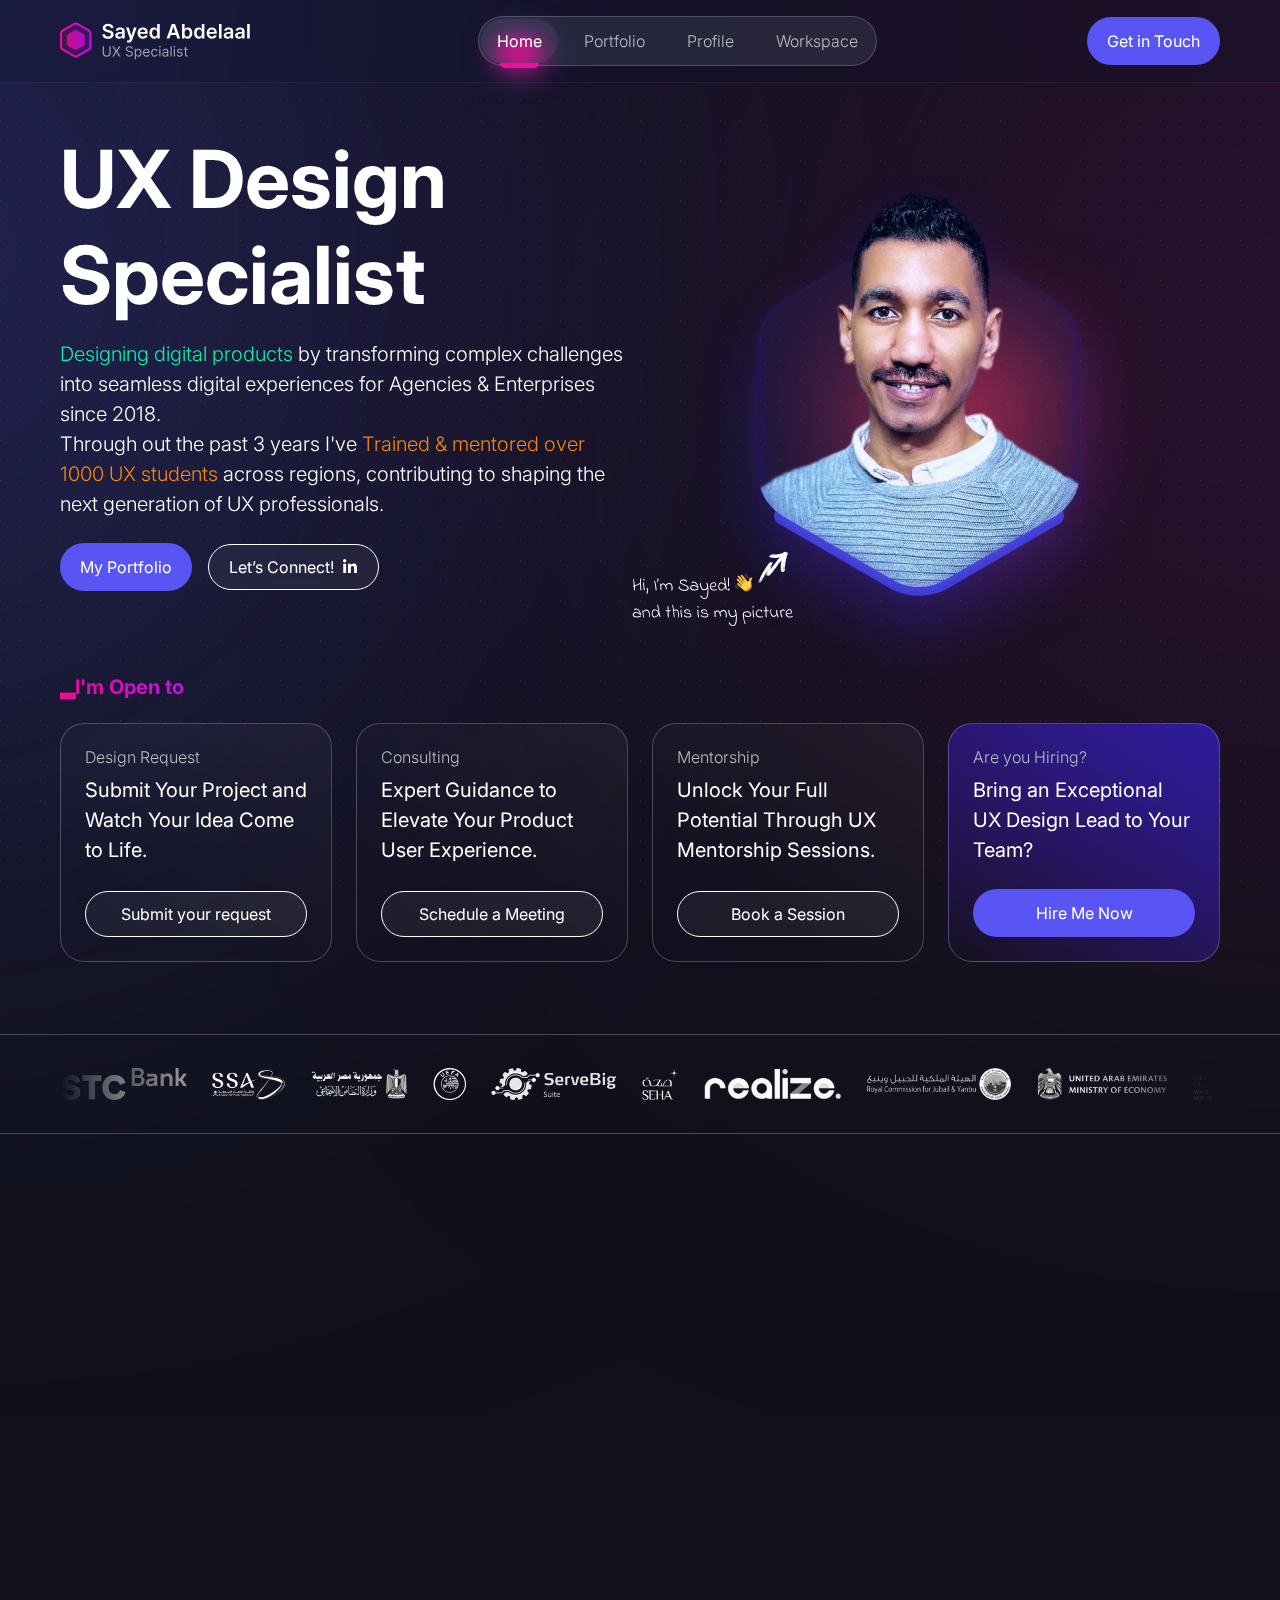
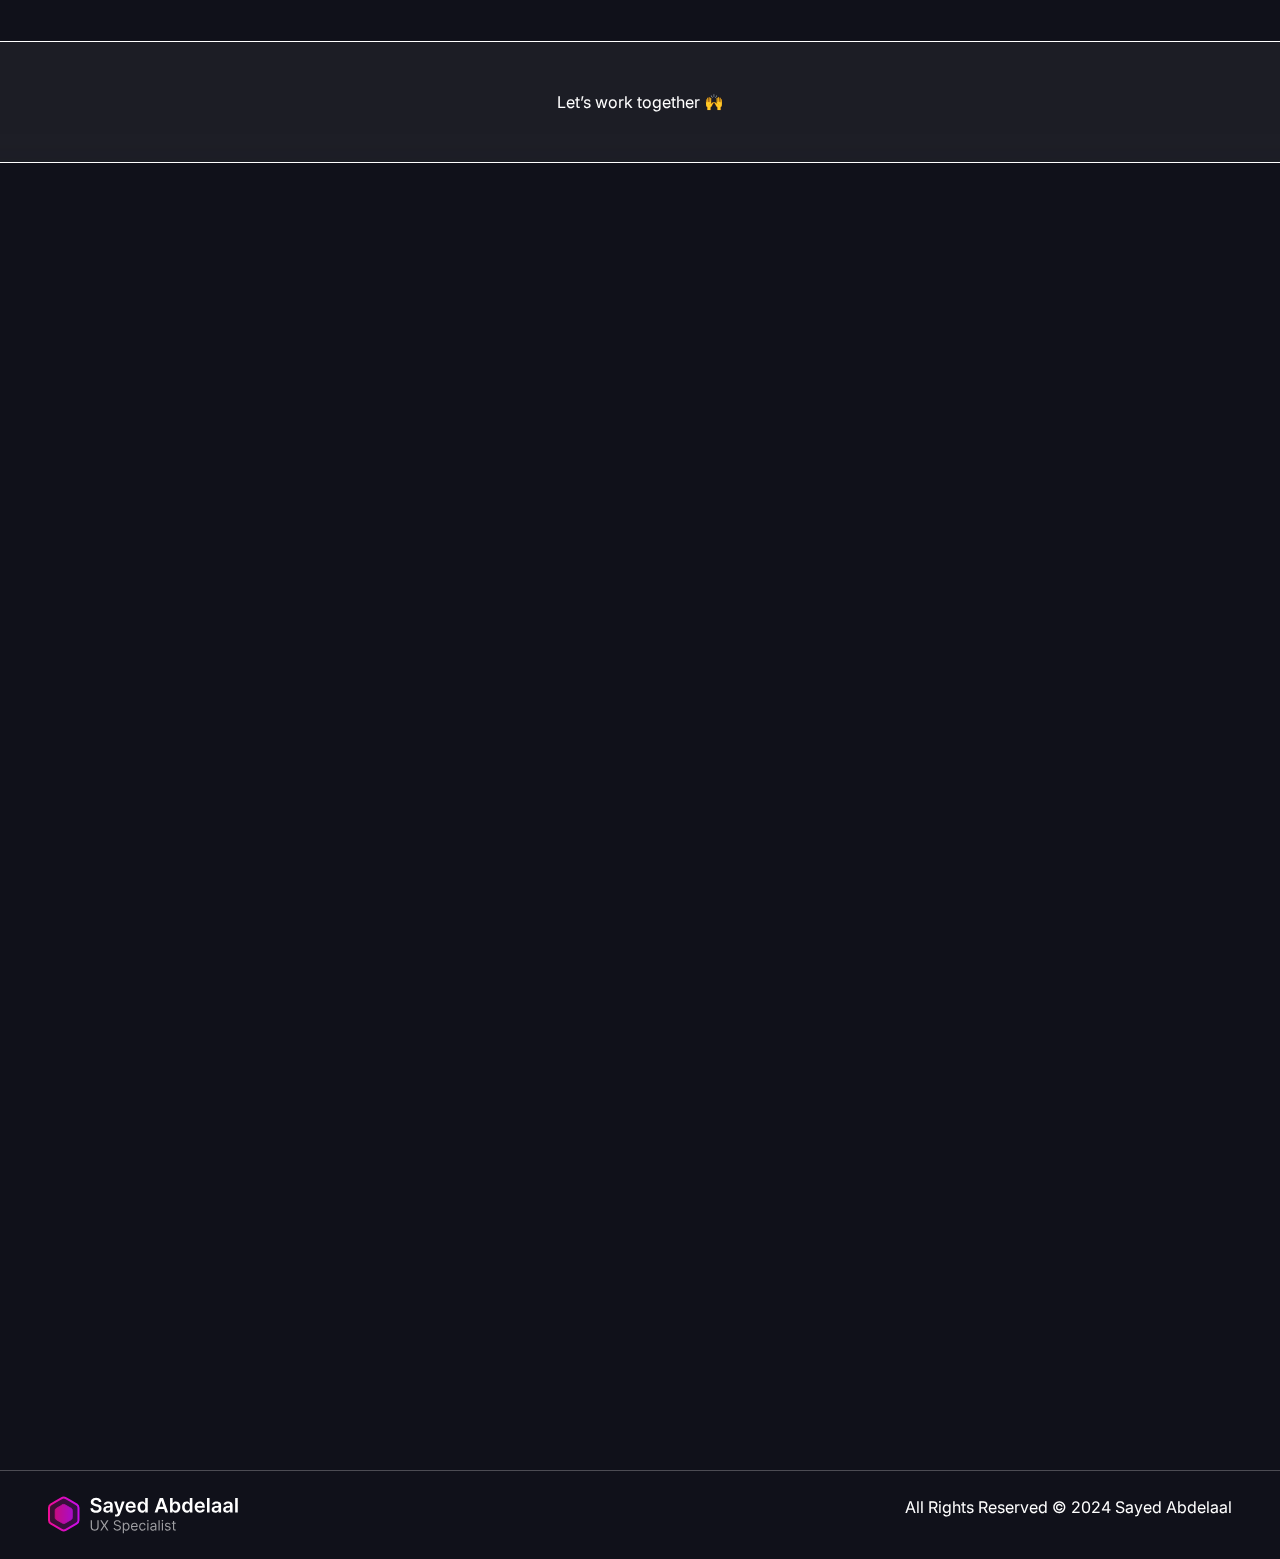
==== commit a5a3887b: "Updated website with recent changes" ====
--- a/index.html
+++ b/index.html
@@ -73,7 +73,7 @@
                     <li class="nav-item ms-md-0"><a class="nav-link active" href="index.html">Home<div class="div-ind-d"></div>
                             <div class="div-ind-u"></div>
                         </a></li>
-                    <li class="nav-item"><a class="nav-link" data-bs-toggle="modal" data-bs-target="#modal-2" href="password.html">Portfolio<div class="div-ind-d"></div>
+                    <li class="nav-item" data-bs-toggle="tooltip" data-bss-tooltip="" data-bs-placement="bottom" title="In-progress"><a class="nav-link" data-bs-toggle="modal" data-bs-target="#modal-2" href="password.html">Portfolio<div class="div-ind-d"></div>
                             <div class="div-ind-u"></div>
                         </a></li>
                     <li class="nav-item"><a class="nav-link" href="profile.html">Profile<div class="div-ind-d"></div>
@@ -92,7 +92,7 @@
                 <div class="col d-xxl-flex flex-lg-column justify-content-xxl-center">
                     <h1 class="display-1 fw-bold mb-3" data-aos="fade-up" data-aos-duration="600">UX&nbsp;Design Specialist</h1>
                     <p class="lead mb-4" data-aos="fade-up" data-aos-duration="600" data-aos-delay="100"><span style="color: rgb(12, 237, 166);">Designing digital products</span> by transforming complex challenges into seamless digital experiences for Agencies &amp; Enterprises since 2018.<br>Through out the past 3 years I've <span style="color: rgb(246, 133, 17);">Trained &amp; mentored over 1000 UX students</span> across regions, contributing to shaping the next generation of UX professionals.</p>
-                    <div data-aos="fade-up" data-aos-duration="600" data-aos-delay="150" class="mx-0 hero-buttons"><a class="btn btn-primary border rounded-pill border-0" role="button" href="password.html">My Portfolio</a><a class="btn btn-outline-primary rounded-pill ms-lg-3 mt-3 mt-lg-0" role="button" href="https://www.linkedin.com/in/sayed-abdelaal/" target="_blank">Let’s Connect!<span class="ms-2"><svg xmlns="http://www.w3.org/2000/svg" viewBox="-32 0 512 512" width="1em" height="1em" fill="currentColor" data-bss-hover-animate="swing" style="margin-top: -3px;">
+                    <div data-aos="fade-up" data-aos-duration="600" data-aos-delay="150" class="mx-0 hero-buttons"><a class="btn btn-primary border rounded-pill border-0" role="button" href="portfolio.html" data-bs-target="#modal-2" data-bs-toggle="modal">My Portfolio</a><a class="btn btn-outline-primary rounded-pill ms-lg-3 mt-3 mt-lg-0" role="button" href="https://www.linkedin.com/in/sayed-abdelaal/" target="_blank">Let’s Connect!<span class="ms-2"><svg xmlns="http://www.w3.org/2000/svg" viewBox="-32 0 512 512" width="1em" height="1em" fill="currentColor" data-bss-hover-animate="swing" style="margin-top: -3px;">
                                     <!--! Font Awesome Free 6.4.2 by @fontawesome - https://fontawesome.com License - https://fontawesome.com/license/free (Icons: CC BY 4.0, Fonts: SIL OFL 1.1, Code: MIT License) Copyright 2023 Fonticons, Inc. -->
                                     <path d="M100.28 448H7.4V148.9h92.88zM53.79 108.1C24.09 108.1 0 83.5 0 53.8a53.79 53.79 0 0 1 107.58 0c0 29.7-24.1 54.3-53.79 54.3zM447.9 448h-92.68V302.4c0-34.7-.7-79.2-48.29-79.2-48.29 0-55.69 37.7-55.69 76.7V448h-92.78V148.9h89.08v40.8h1.3c12.4-23.5 42.69-48.3 87.88-48.3 94 0 111.28 61.9 111.28 142.3V448z"></path>
                                 </svg></span></a></div>
@@ -146,10 +146,10 @@
                         <p class="lead d-inline-block">I designed the MVP-V1 of Smart Bricks to empower real estate investors with AI-driven analytics, enabling informed decision-making. This strategic UX design <span style="color: rgb(246, 133, 17);">boosted landing page conversions by 70%</span> and <span style="color: rgb(12, 237, 166);">increased closed deals from 6% to 28%</span> after one month.</p>
                         <figure class="figure d-block flex-fill">
                             <figcaption class="figure-caption blockquote-footer mt-0 mb-4">Associated with&nbsp;<span><a class="fw-semibold" href="https://www.linkedin.com/in/nada-hazem-635408127/" target="_blank" rel="external">Nada Hazem</a></span>&nbsp;Smart Bricks' CTO | Product Consultant</figcaption>
-                        </figure><button class="btn btn-outline-primary rounded-pill" type="button" data-bs-target="#modal-1" data-bs-toggle="modal">Read the full story<span class="ms-2"></span><svg xmlns="http://www.w3.org/2000/svg" viewBox="-32 0 512 512" width="1em" height="1em" fill="currentColor" data-bss-hover-animate="swing" style="margin-top: -3px;">
+                        </figure><a class="btn btn-outline-primary open-modal-btn rounded-pill" role="button" href="portfolio/smart-bricks.html" data-case-study="portfolio/smart-bricks.html">Read the full story<span class="ms-2"></span><svg xmlns="http://www.w3.org/2000/svg" viewBox="-32 0 512 512" width="1em" height="1em" fill="currentColor" data-bss-hover-animate="swing" style="margin-top: -3px;">
                                 <!--! Font Awesome Free 6.4.2 by @fontawesome - https://fontawesome.com License - https://fontawesome.com/license/free (Icons: CC BY 4.0, Fonts: SIL OFL 1.1, Code: MIT License) Copyright 2023 Fonticons, Inc. -->
-                                <path d="M144 144v48H304V144c0-44.2-35.8-80-80-80s-80 35.8-80 80zM80 192V144C80 64.5 144.5 0 224 0s144 64.5 144 144v48h16c35.3 0 64 28.7 64 64V448c0 35.3-28.7 64-64 64H64c-35.3 0-64-28.7-64-64V256c0-35.3 28.7-64 64-64H80z"></path>
-                            </svg></button>
+                                <path d="M438.6 278.6c12.5-12.5 12.5-32.8 0-45.3l-160-160c-12.5-12.5-32.8-12.5-45.3 0s-12.5 32.8 0 45.3L338.8 224 32 224c-17.7 0-32 14.3-32 32s14.3 32 32 32l306.7 0L233.4 393.4c-12.5 12.5-12.5 32.8 0 45.3s32.8 12.5 45.3 0l160-160z"></path>
+                            </svg></a>
                     </div>
                 </div>
                 <div class="col" data-aos="fade-up" data-aos-duration="600" data-aos-delay="100">
@@ -166,7 +166,7 @@
                 </div>
             </div>
             <div class="row" data-aos="fade-up" data-aos-duration="600">
-                <div class="col d-flex justify-content-center"><a class="btn btn-outline-link rounded-pill" role="button" href="password.html">View Portfolio<span class="ms-2"></span><svg xmlns="http://www.w3.org/2000/svg" viewBox="-32 0 512 512" width="1em" height="1em" fill="currentColor" data-bss-hover-animate="swing" style="margin-top: -3px;">
+                <div class="col d-flex justify-content-center"><a class="btn btn-outline-link rounded-pill" role="button" data-bs-toggle="modal" data-bss-tooltip="" data-bs-placement="bottom" data-bs-target="#modal-2" title="In-progress">View Portfolio<span class="ms-2"></span><svg xmlns="http://www.w3.org/2000/svg" viewBox="-32 0 512 512" width="1em" height="1em" fill="currentColor" data-bss-hover-animate="swing" style="margin-top: -3px;">
                             <!--! Font Awesome Free 6.4.2 by @fontawesome - https://fontawesome.com License - https://fontawesome.com/license/free (Icons: CC BY 4.0, Fonts: SIL OFL 1.1, Code: MIT License) Copyright 2023 Fonticons, Inc. -->
                             <path d="M438.6 278.6c12.5-12.5 12.5-32.8 0-45.3l-160-160c-12.5-12.5-32.8-12.5-45.3 0s-12.5 32.8 0 45.3L338.8 224 32 224c-17.7 0-32 14.3-32 32s14.3 32 32 32l306.7 0L233.4 393.4c-12.5 12.5-12.5 32.8 0 45.3s32.8 12.5 45.3 0l160-160z"></path>
                         </svg></a></div>
@@ -273,9 +273,9 @@
         </div>
     </section>
     <footer class="mb-2">
-        <div class="container-fluid pt-4 pt-lg-5">
+        <div class="container-fluid pt-4 pt-lg-5 px-0">
             <hr style="border-color: rgb(255, 255, 255);border-top-color: rgb(255,;border-right-color: 255,;border-bottom-color: 255);border-left-color: 255,;">
-            <div class="row gy-4 gy-md-2 row-cols-1 row-cols-md-2 mt-0 px-xl-5">
+            <div class="row gy-4 gy-md-2 row-cols-1 row-cols-md-2 mt-0 px-3 px-xl-5">
                 <div class="col d-flex justify-content-center justify-content-md-start"><a class="navbar-brand d-flex align-items-center" href="index.html"><img src="assets/img/Body/Sayed-Logo.svg"></a></div>
                 <div class="col d-flex justify-content-center justify-content-md-end">
                     <p class="text-center">All Rights Reserved © 2024 Sayed Abdelaal</p>
@@ -284,7 +284,7 @@
             <div class="d-flex flex-column justify-content-start align-items-center flex-sm-row pt-3 px-xl-5"></div>
         </div>
     </footer>
-    <div class="modal fade" role="dialog" tabindex="-1" id="modal-1">
+    <div class="modal fade" role="dialog" tabindex="-1" id="passwordModal" aria-labelledby="passwordModalLabel" aria-hidden="true">
         <div class="modal-dialog modal-dialog-centered modal-dialog-scrollable modal-fullscreen-md-down" role="document">
             <div class="modal-content">
                 <div class="modal-header">
@@ -301,16 +301,16 @@
                                 <div style="margin-top: -3rem;">
                                     <h2 class="display-6 fw-bold mb-4">Password Please</h2>
                                     <p class="fw-light text-white-50 mb-4">Please enter the password provided in your correspondence.</p>
-                                    <form class="d-flex flex-column justify-content-center flex-wrap align-items-sm-center justify-content-xl-start align-items-xl-center py-2" method="post">
-                                        <div class="d-flex align-items-center position-relative enter-pasword mb-4"><input class="form-control rounded-pill" type="password" required="" placeholder="Enter Password"></div>
-                                        <p class="fw-light"><span class="text-white-50 me-2">Are You Hiring Manager?</span><a href="hire-me.html">Request Password</a></p>
+                                    <form class="d-flex flex-column justify-content-center flex-wrap align-items-sm-center justify-content-xl-start align-items-xl-center py-2"><input class="form-control rounded-pill" type="password" id="passwordInput" required="" placeholder="Enter Password">
+                                        <div class="text-start invalid-feedback mt-2 px-3" id="feedback"></div>
+                                        <p class="fw-light mt-3"><span class="text-white-50 me-2">Are You Hiring Manager?</span><a href="hire-me.html">Request Password</a></p>
                                     </form>
                                 </div>
                             </div>
                         </div>
                     </div>
                 </div>
-                <div class="modal-footer"><button class="btn btn-outline-primary rounded-pill" type="button" data-bs-dismiss="modal">Close</button><button class="btn btn-primary rounded-pill" type="button">Unlock Case Study<span class="ms-2"><svg xmlns="http://www.w3.org/2000/svg" viewBox="0 -32 576 576" width="1em" height="1em" fill="currentColor">
+                <div class="modal-footer"><button class="btn btn-outline-primary rounded-pill" type="button" data-bs-dismiss="modal">Close</button><button class="btn btn-primary rounded-pill" id="submitPassword" type="button">Unlock Case Study<span class="ms-2"><svg xmlns="http://www.w3.org/2000/svg" viewBox="0 -32 576 576" width="1em" height="1em" fill="currentColor">
                                 <!--! Font Awesome Free 6.4.2 by @fontawesome - https://fontawesome.com License - https://fontawesome.com/license/free (Icons: CC BY 4.0, Fonts: SIL OFL 1.1, Code: MIT License) Copyright 2023 Fonticons, Inc. -->
                                 <path d="M352 144c0-44.2 35.8-80 80-80s80 35.8 80 80v48c0 17.7 14.3 32 32 32s32-14.3 32-32V144C576 64.5 511.5 0 432 0S288 64.5 288 144v48H64c-35.3 0-64 28.7-64 64V448c0 35.3 28.7 64 64 64H384c35.3 0 64-28.7 64-64V256c0-35.3-28.7-64-64-64H352V144z"></path>
                             </svg></span></button></div>
--- a/assets/css/styles.css
+++ b/assets/css/styles.css
@@ -963,66 +963,7 @@
   padding-right: 20px;
 }
 
-/* ////////////[        My colors        ]//////////// */
-
-.blue-gradient-bg-0 {
-  background: var(--B-BG, linear-gradient(-150deg, rgba(0, 170, 255, 0.45) 0%, rgba(0, 170, 255, 0.00) 100%));
-}
-
-.blue-gradient-bg-1 {
-  background: var(--Blue, linear-gradient(90deg, #0080FF 0%, #0AF 100%));
-}
-
-.orange-gradient-bg-1 {
-  background: linear-gradient(45deg, #ff7733 0%, #FFBB99 100%);
-}
-
-.pink-gradient-bg-0 {
-  background: var(--B-BG, linear-gradient(-150deg, rgba(237,12,147,0.45) 0%, rgba(0, 170, 255, 0.00) 100%));
-}
-
-.pink-gradient-bg-1 {
-  background: var(--Linear, linear-gradient(90deg, #ED0C93 0%, #C70CED 100%));
-}
-
-/* ////////////[        My Heights        ]//////////// */
-
-.height-1-2-rem {
-  height: 1.2rem;
-}
-
-.height-1-3-rem {
-  height: 1.3rem;
-}
-
-[data-bs-theme=dark] .carousel .carousel-control-next-icon, [data-bs-theme=dark] .carousel .carousel-control-prev-icon, [data-bs-theme=dark].carousel .carousel-control-next-icon, [data-bs-theme=dark].carousel .carousel-control-prev-icon {
-  filter: invert(0) grayscale(0);
-}
-
-.items-diff-heights {
-  grid-row: span var(--span, 10);
-  grid-row: span calc(var(--content-height) / 10 + 1);
-}
-
-.red-gradient-bg-1 {
-  background: linear-gradient(45deg, #ff3366 0%, #ff99b3 99%);
-}
-
-.yellow-gradient-bg-1 {
-  background: linear-gradient(45deg, #FFD91A, #ffec8d);
-}
-
-.green-gradient-bg-1 {
-  background: linear-gradient(45deg, #00E599, #80F2CC 100%);
-}
-
-.blue-2-gradient-bg-1 {
-  background: linear-gradient(45deg, #00aaff, #80D5FF);
-}
-
-.perpel-gradient-bg-1 {
-  background: linear-gradient(45deg, #A54CFE, #D2A6FF);
-}
+/* ////////////[        My modal        ]//////////// */
 
 .modal {
   --bs-modal-zindex: 1055;
@@ -1056,3 +997,76 @@
   outline: 0;
 }
 
+/* ////////////[        My colors        ]//////////// */
+
+.blue-gradient-bg-0 {
+  background: var(--B-BG, linear-gradient(-150deg, rgba(0, 170, 255, 0.45) 0%, rgba(0, 170, 255, 0.00) 100%));
+}
+
+.blue-gradient-bg-1 {
+  background: var(--Blue, linear-gradient(90deg, #0080FF 0%, #0AF 100%));
+}
+
+.blue-2-gradient-bg-1 {
+  background: linear-gradient(45deg, #00aaff, #80D5FF);
+}
+
+.orange-bg-1 {
+  background: linear-gradient(45deg, #ff7733, #FFBB99);
+}
+
+/* ////////////[        My Heights        ]//////////// */
+
+.height-1-2-rem {
+  height: 1.2rem;
+}
+
+.height-1-3-rem {
+  height: 1.3rem;
+}
+
+[data-bs-theme=dark] .carousel .carousel-control-next-icon, [data-bs-theme=dark] .carousel .carousel-control-prev-icon, [data-bs-theme=dark].carousel .carousel-control-next-icon, [data-bs-theme=dark].carousel .carousel-control-prev-icon {
+  filter: invert(0) grayscale(0);
+}
+
+.items-diff-heights {
+  grid-row: span var(--span, 10);
+  grid-row: span calc(var(--content-height) / 10 + 1);
+}
+
+.red-bg-0 {
+  background: linear-gradient(45deg, rgba(255,51,102,0.2) 0%, rgba(255,153,179,0.2) 100%);
+}
+
+.red-bg-1 {
+  background: linear-gradient(45deg, #ff3366 0%, #ff99b3 100%);
+}
+
+.purple-bg-1 {
+  background: linear-gradient(45deg, #a54cfe, #d2a6ff);
+}
+
+.blue-purple-bg-1 {
+  background: linear-gradient(45deg, #716ef5, #acaafa);
+}
+
+.blue-bg-1 {
+  background: linear-gradient(45deg, #00aaff, #80d5ff);
+}
+
+.green-bg-0 {
+  background: linear-gradient(45deg, rgba(0,229,153,0.2), rgba(128,242,204,0.2));
+}
+
+.green-bg-1 {
+  background: linear-gradient(45deg, #00e599, #80f2cc);
+}
+
+.yelow-bg-1 {
+  background: linear-gradient(45deg, #ffd91a, #ffec8d);
+}
+
+.pink-bg-1 {
+  background: linear-gradient(45deg, #ed0c93 0%, #ed8ec7);
+}
+
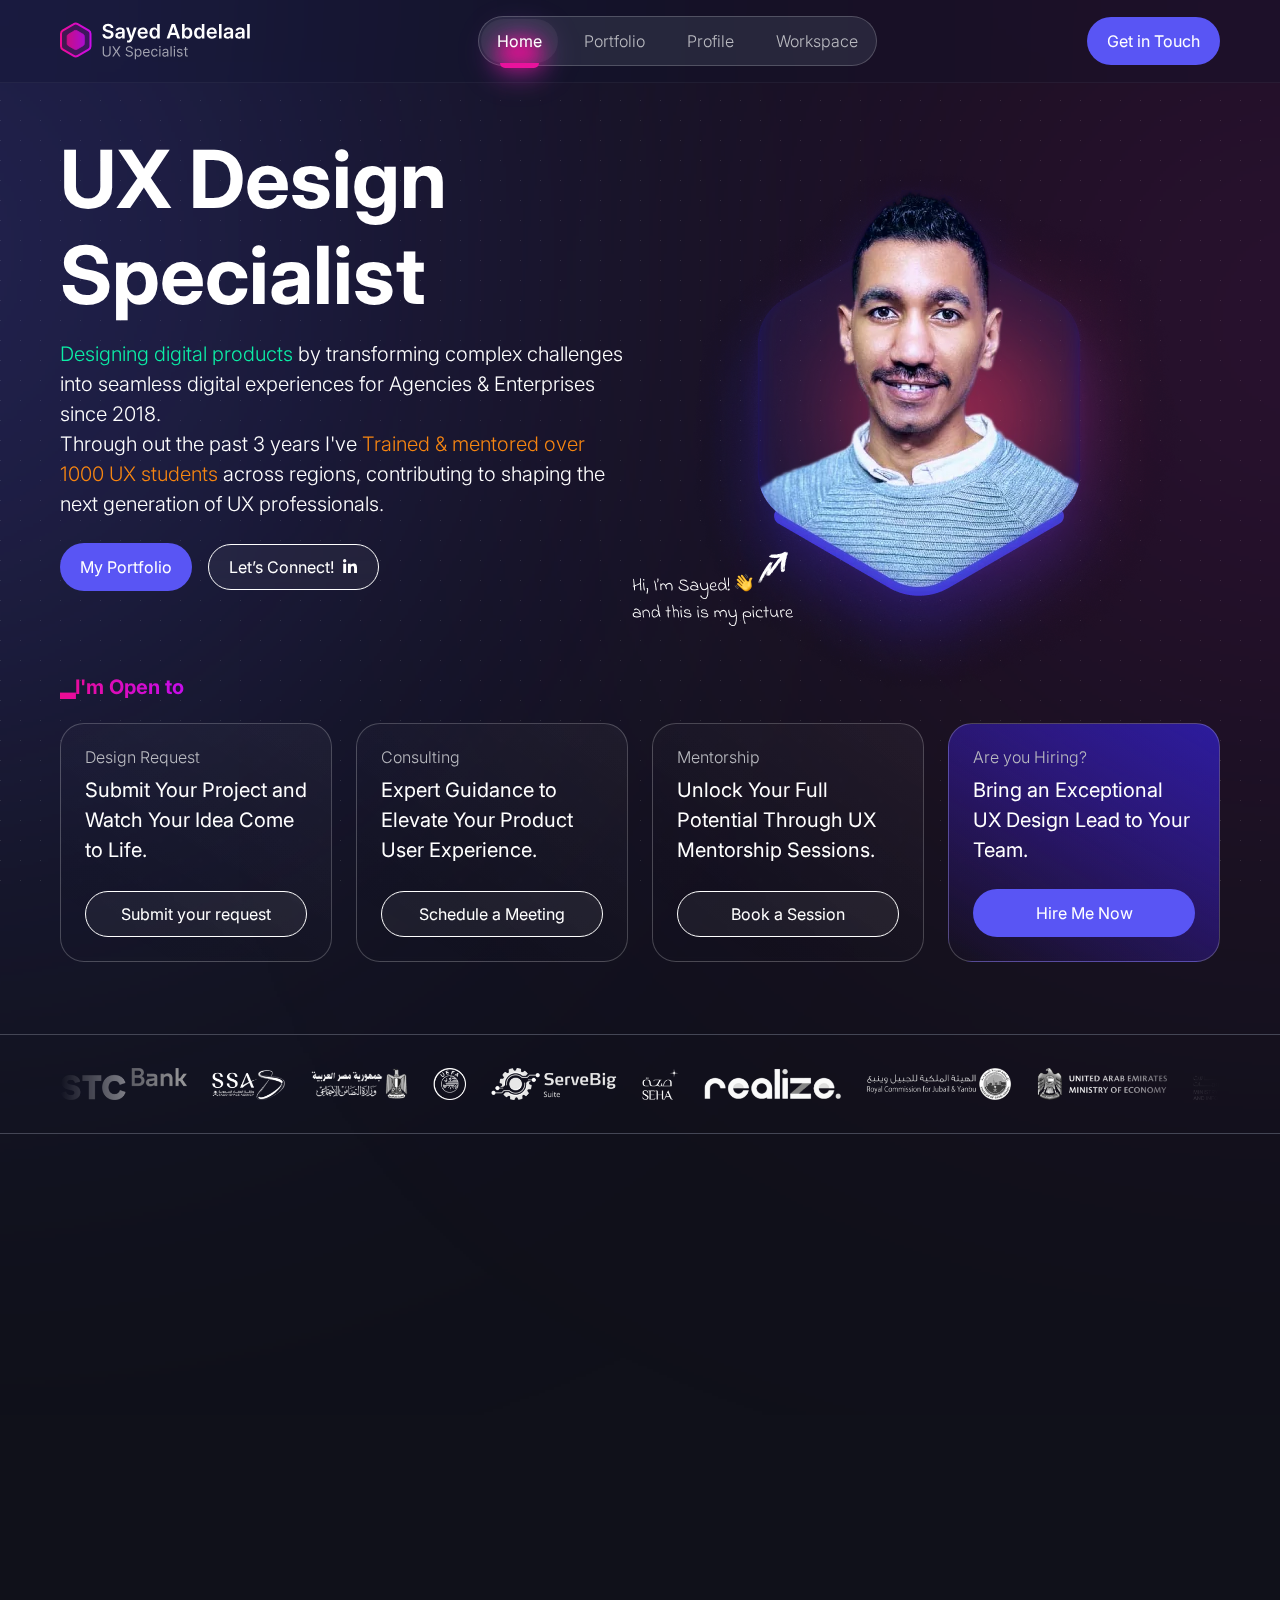
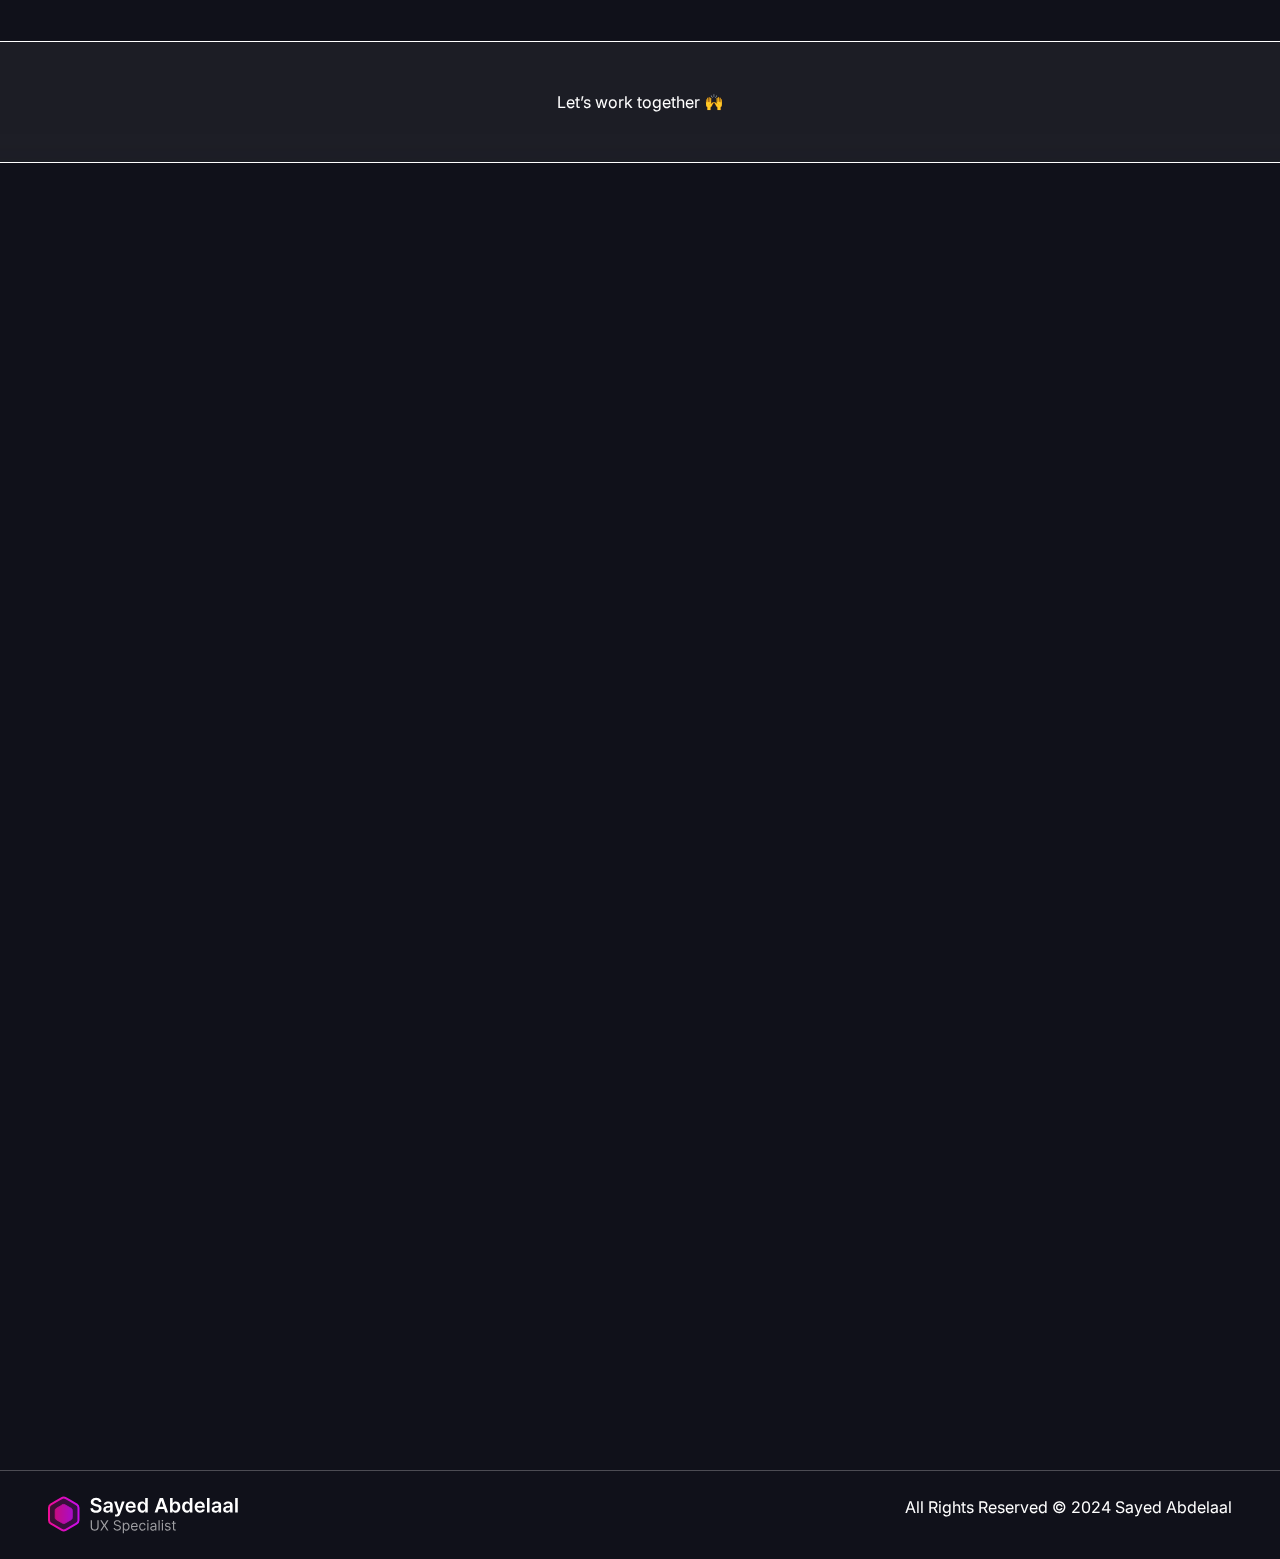
==== commit 04858d6d: "Updated website with recent changes" ====
--- a/index.html
+++ b/index.html
@@ -122,7 +122,7 @@
                 <div class="col" data-aos="fade-up" data-aos-duration="600" data-aos-delay="550">
                     <div class="d-flex flex-column col position-relative card-cta">
                         <h6 class="text-body-tertiary mb-2">Are you Hiring?</h6>
-                        <p class="lead fw-normal d-inline-block flex-fill mb-4">Bring an Exceptional UX Design Lead to Your Team?</p><a class="btn btn-primary border rounded-pill border-0" role="button" href="contact-form.html">Hire Me Now</a>
+                        <p class="lead fw-normal d-inline-block flex-fill mb-4">Bring an Exceptional UX Design Lead to Your Team.</p><a class="btn btn-primary border rounded-pill border-0" role="button" href="contact-form.html">Hire Me Now</a>
                     </div>
                 </div>
             </div>
@@ -146,7 +146,7 @@
                         <p class="lead d-inline-block">I designed the MVP-V1 of Smart Bricks to empower real estate investors with AI-driven analytics, enabling informed decision-making. This strategic UX design <span style="color: rgb(246, 133, 17);">boosted landing page conversions by 70%</span> and <span style="color: rgb(12, 237, 166);">increased closed deals from 6% to 28%</span> after one month.</p>
                         <figure class="figure d-block flex-fill">
                             <figcaption class="figure-caption blockquote-footer mt-0 mb-4">Associated with&nbsp;<span><a class="fw-semibold" href="https://www.linkedin.com/in/nada-hazem-635408127/" target="_blank" rel="external">Nada Hazem</a></span>&nbsp;Smart Bricks' CTO | Product Consultant</figcaption>
-                        </figure><a class="btn btn-outline-primary open-modal-btn rounded-pill" role="button" href="portfolio/smart-bricks.html" data-case-study="portfolio/smart-bricks.html">Read the full story<span class="ms-2"></span><svg xmlns="http://www.w3.org/2000/svg" viewBox="-32 0 512 512" width="1em" height="1em" fill="currentColor" data-bss-hover-animate="swing" style="margin-top: -3px;">
+                        </figure><a class="btn btn-outline-primary rounded-pill" role="button" href="portfolio/smart-bricks.html">Read the full story<span class="ms-2"></span><svg xmlns="http://www.w3.org/2000/svg" viewBox="-32 0 512 512" width="1em" height="1em" fill="currentColor" data-bss-hover-animate="swing" style="margin-top: -3px;">
                                 <!--! Font Awesome Free 6.4.2 by @fontawesome - https://fontawesome.com License - https://fontawesome.com/license/free (Icons: CC BY 4.0, Fonts: SIL OFL 1.1, Code: MIT License) Copyright 2023 Fonticons, Inc. -->
                                 <path d="M438.6 278.6c12.5-12.5 12.5-32.8 0-45.3l-160-160c-12.5-12.5-32.8-12.5-45.3 0s-12.5 32.8 0 45.3L338.8 224 32 224c-17.7 0-32 14.3-32 32s14.3 32 32 32l306.7 0L233.4 393.4c-12.5 12.5-12.5 32.8 0 45.3s32.8 12.5 45.3 0l160-160z"></path>
                             </svg></a>
--- a/assets/css/styles.css
+++ b/assets/css/styles.css
@@ -529,7 +529,7 @@
   }
 }
 
-@media (max-width: 768px) {
+@media (max-width: 360px) {
   .hero-buttons {
     display: flex;
     flex-direction: column;
@@ -559,7 +559,28 @@
   transition: all .3s ease;
 }
 
+.card-00 {
+  border-radius: 24px;
+  /*padding: 1.5rem;*/
+  border: 1px solid rgba(255,255,255,0.22);
+  background: linear-gradient(-150deg, rgba(255, 255, 255, 0.01) 0%, rgba(255, 255, 255, 0.00) 100%), linear-gradient(-150deg, rgba(255, 255, 255, 0.03) 0%, rgba(255, 255, 255, 0.00) 74%);
+  backdrop-filter: blur(2px);
+  -webkit-backdrop-filter: blur(2px);
+  height: fit-content;
+  -webkit-transition: all .3s ease;
+  transition: all .3s ease;
+  overflow: hidden;
+}
+
 .card-0:hover {
+  border-radius: 24px;
+  border: 1px solid rgba(255,255,255,0.2);
+  background: linear-gradient(-150deg, rgba(85,8,208,0.33) 0%, rgba(19, 14, 220, 0.00) 87%), linear-gradient(-150deg, rgba(142,14,220,0.33) 0%, rgba(19, 14, 220, 0.00) 71%);
+  -webkit-transition: all .3s ease;
+  transition: all .3s ease;
+}
+
+.card-00:hover {
   border-radius: 24px;
   border: 1px solid rgba(255,255,255,0.2);
   background: linear-gradient(-150deg, rgba(85,8,208,0.33) 0%, rgba(19, 14, 220, 0.00) 87%), linear-gradient(-150deg, rgba(142,14,220,0.33) 0%, rgba(19, 14, 220, 0.00) 71%);
@@ -952,9 +973,6 @@
   padding: 0;
   margin: 0;
   width: auto;
-}
-
-.section {
 }
 
 .fixed-menu a.side-nav-btn {
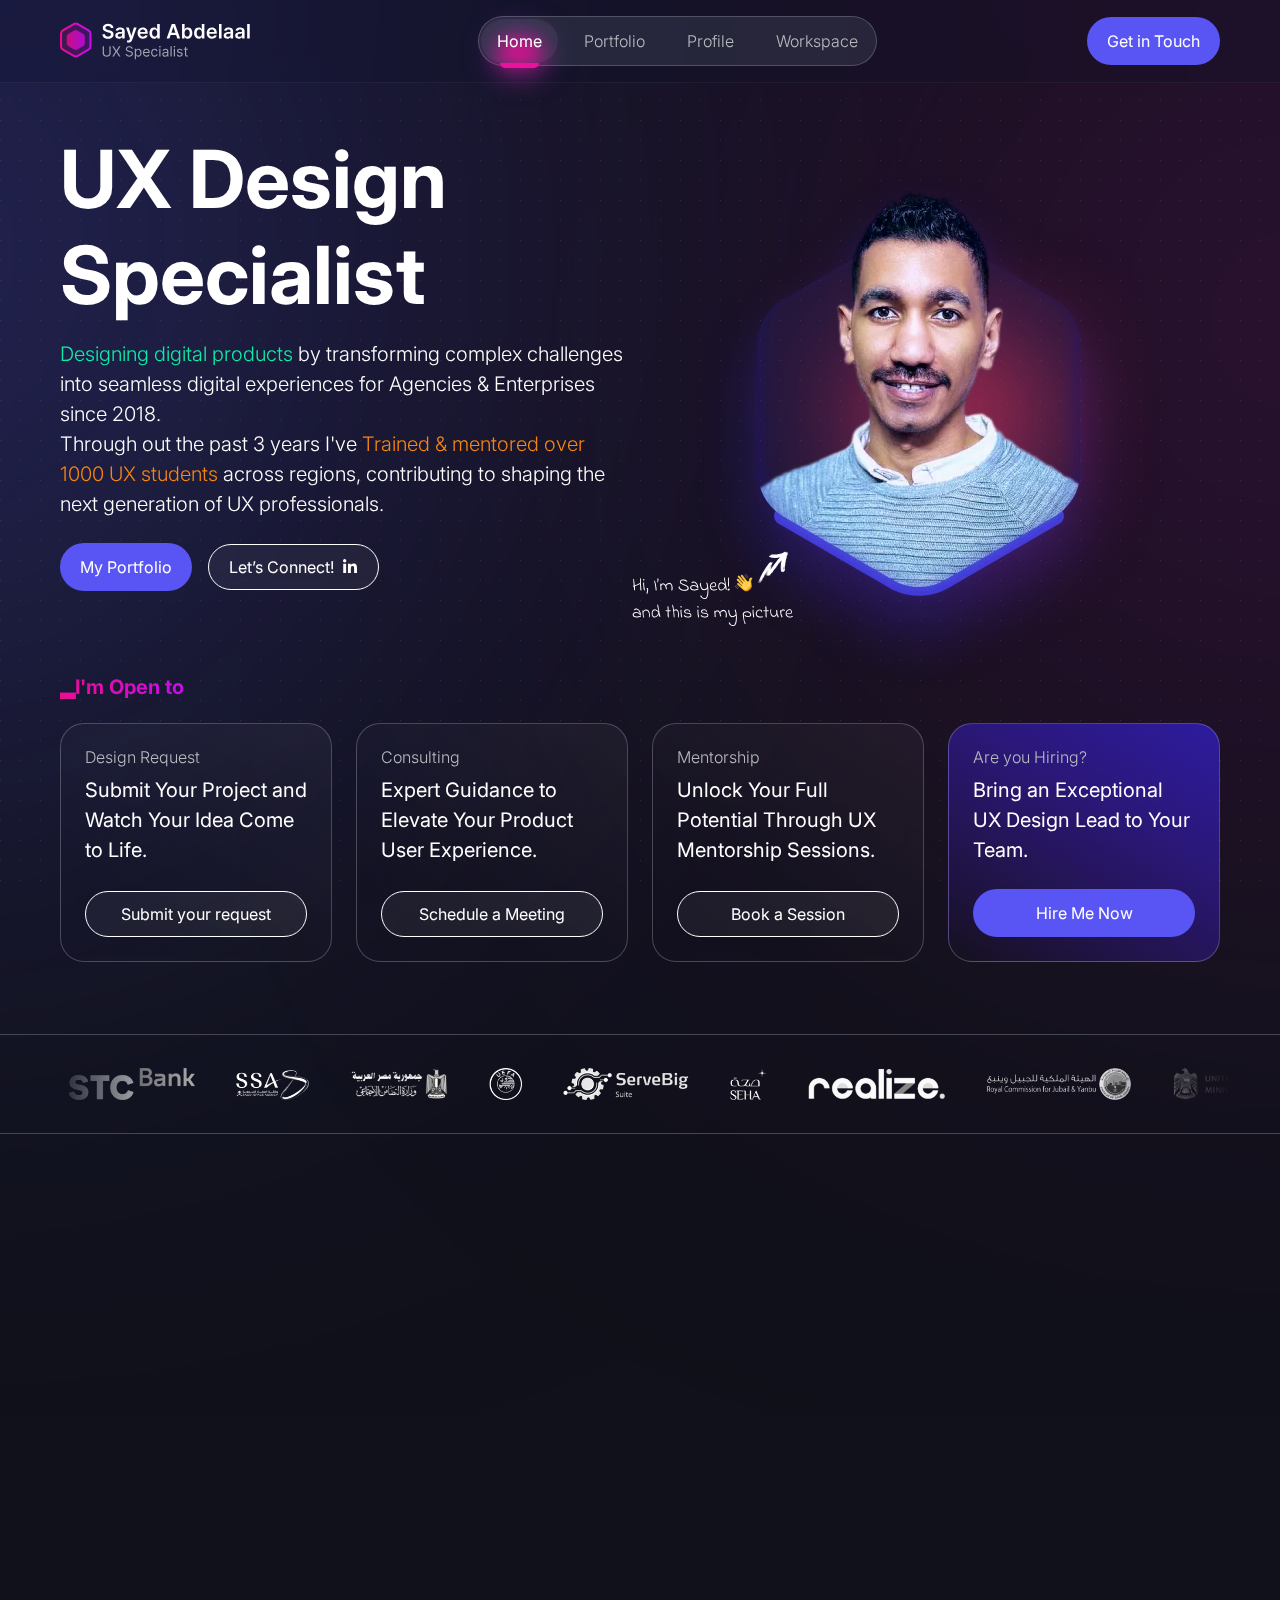
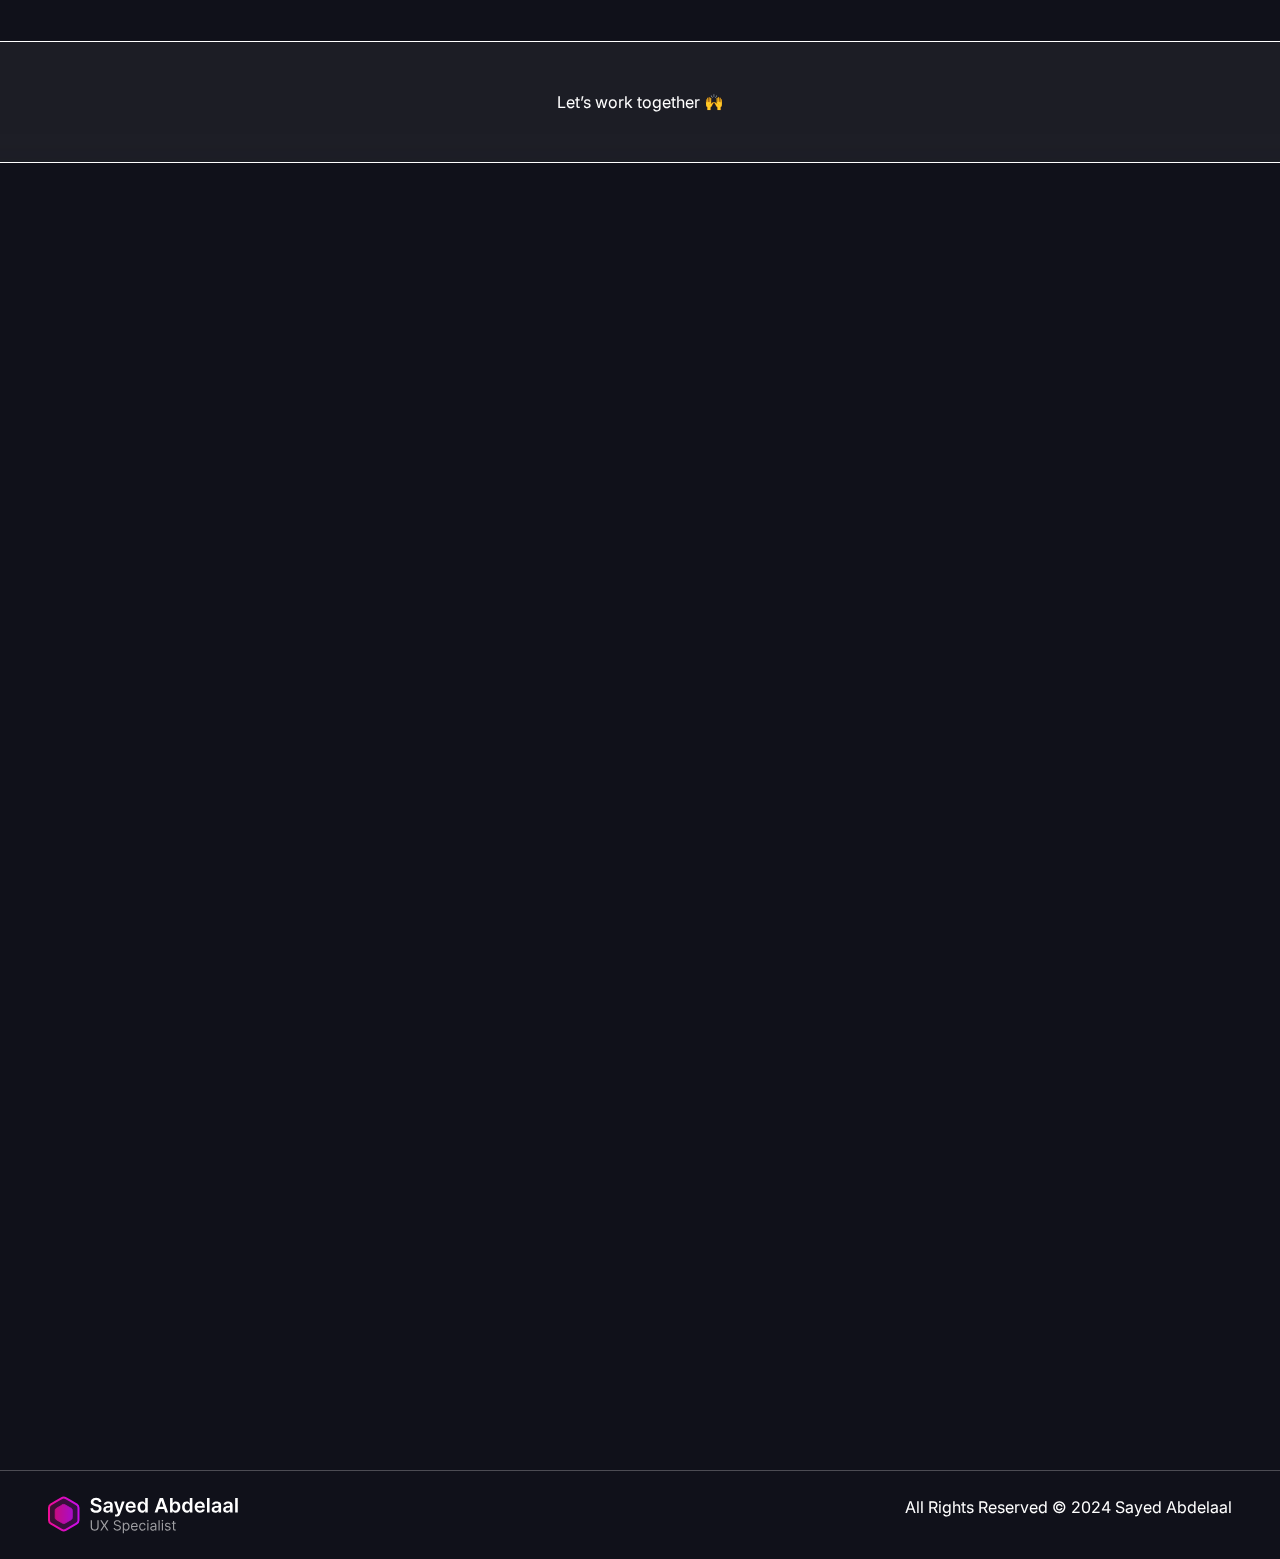
==== commit eab5bda3: "Updated website with recent changes" ====
--- a/index.html
+++ b/index.html
@@ -35,6 +35,7 @@
     <link rel="stylesheet" href="assets/css/bs-theme-overrides.css">
     <link rel="stylesheet" href="assets/css/aos.min.css">
     <link rel="stylesheet" href="assets/css/animate.min.css">
+    <link rel="stylesheet" href="assets/css/Infinite-Scroller.css">
     <link rel="stylesheet" href="assets/css/Lightbox-Gallery-baguetteBox.min.css">
     <link rel="stylesheet" href="assets/css/Navbar-Centered-Links-icons.css">
     <link rel="stylesheet" href="assets/css/styles.css">
@@ -129,9 +130,10 @@
         </div>
     </section>
     <section class="d-flex align-items-center my-4 px-xl-5 clients-section">
-        <div class="container-fluid">
-            <div class="logo-slider">
-                <div class="slider-track"><img src="assets/img/Clients-Logos/STC-Bank.webp"><img src="assets/img/Clients-Logos/SSA.webp"><img src="assets/img/Clients-Logos/Social-ministry.webp"><img src="assets/img/Clients-Logos/UEFA%20logo.webp"><img src="assets/img/Clients-Logos/Servebig.webp"><img src="assets/img/Clients-Logos/SEHA.webp"><img src="assets/img/Clients-Logos/realize.webp"><img src="assets/img/Clients-Logos/RCJY.webp"><img src="assets/img/Clients-Logos/MOE.webp"><img src="assets/img/Clients-Logos/MOCIT.webp"><img src="assets/img/Clients-Logos/MCIT-EG.webp"><img src="assets/img/Clients-Logos/ISDB.webp"><img src="assets/img/Clients-Logos/IHF.webp"><img src="assets/img/Clients-Logos/HSA.webp"><img src="assets/img/Clients-Logos/grid.webp"><img src="assets/img/Clients-Logos/GEM.webp"><img src="assets/img/Clients-Logos/Find-square.webp"><img src="assets/img/Clients-Logos/FAB.webp"><img src="assets/img/Clients-Logos/EHS.webp"><img src="assets/img/Clients-Logos/egypt-post.webp"><img src="assets/img/Clients-Logos/EDA.webp"><img src="assets/img/Clients-Logos/E-courte.webp"><img src="assets/img/Clients-Logos/DCC.webp"><img src="assets/img/Clients-Logos/Contact%20cars.webp"><img src="assets/img/Clients-Logos/Co-Court.webp"><img src="assets/img/Clients-Logos/Clubenz.webp"><img src="assets/img/Clients-Logos/CFC.webp"><img src="assets/img/Clients-Logos/Aosc-m.webp"><img src="assets/img/Clients-Logos/AIPA.webp"></div>
+        <div class="pause-on-hover infinite-scroller">
+            <div class="scrollable">
+                <div><img src="assets/img/Clients-Logos/STC-Bank.webp"><img src="assets/img/Clients-Logos/SSA.webp"><img src="assets/img/Clients-Logos/Social-ministry.webp"><img src="assets/img/Clients-Logos/UEFA%20logo.webp"><img src="assets/img/Clients-Logos/Servebig.webp"><img src="assets/img/Clients-Logos/SEHA.webp"><img src="assets/img/Clients-Logos/realize.webp"><img src="assets/img/Clients-Logos/RCJY.webp"><img src="assets/img/Clients-Logos/MOE.webp"><img src="assets/img/Clients-Logos/MOCIT.webp"><img src="assets/img/Clients-Logos/MCIT-EG.webp"><img src="assets/img/Clients-Logos/ISDB.webp"><img src="assets/img/Clients-Logos/IHF.webp"><img src="assets/img/Clients-Logos/HSA.webp"><img src="assets/img/Clients-Logos/grid.webp"><img src="assets/img/Clients-Logos/GEM.webp"><img src="assets/img/Clients-Logos/Find-square.webp"><img src="assets/img/Clients-Logos/FAB.webp"><img src="assets/img/Clients-Logos/EHS.webp"><img src="assets/img/Clients-Logos/egypt-post.webp"><img src="assets/img/Clients-Logos/EDA.webp"><img src="assets/img/Clients-Logos/E-courte.webp"><img src="assets/img/Clients-Logos/DCC.webp"><img src="assets/img/Clients-Logos/Contact%20cars.webp"><img src="assets/img/Clients-Logos/Co-Court.webp"><img src="assets/img/Clients-Logos/Clubenz.webp"><img src="assets/img/Clients-Logos/CFC.webp"><img src="assets/img/Clients-Logos/Aosc-m.webp"><img src="assets/img/Clients-Logos/AIPA.webp"></div>
+                <div><img src="assets/img/Clients-Logos/STC-Bank.webp"><img src="assets/img/Clients-Logos/SSA.webp"><img src="assets/img/Clients-Logos/Social-ministry.webp"><img src="assets/img/Clients-Logos/UEFA%20logo.webp"><img src="assets/img/Clients-Logos/Servebig.webp"><img src="assets/img/Clients-Logos/SEHA.webp"><img src="assets/img/Clients-Logos/realize.webp"><img src="assets/img/Clients-Logos/RCJY.webp"><img src="assets/img/Clients-Logos/MOE.webp"><img src="assets/img/Clients-Logos/MOCIT.webp"><img src="assets/img/Clients-Logos/MCIT-EG.webp"><img src="assets/img/Clients-Logos/ISDB.webp"><img src="assets/img/Clients-Logos/IHF.webp"><img src="assets/img/Clients-Logos/HSA.webp"><img src="assets/img/Clients-Logos/grid.webp"><img src="assets/img/Clients-Logos/GEM.webp"><img src="assets/img/Clients-Logos/Find-square.webp"><img src="assets/img/Clients-Logos/FAB.webp"><img src="assets/img/Clients-Logos/EHS.webp"><img src="assets/img/Clients-Logos/egypt-post.webp"><img src="assets/img/Clients-Logos/EDA.webp"><img src="assets/img/Clients-Logos/E-courte.webp"><img src="assets/img/Clients-Logos/DCC.webp"><img src="assets/img/Clients-Logos/Contact%20cars.webp"><img src="assets/img/Clients-Logos/Co-Court.webp"><img src="assets/img/Clients-Logos/Clubenz.webp"><img src="assets/img/Clients-Logos/CFC.webp"><img src="assets/img/Clients-Logos/Aosc-m.webp"><img src="assets/img/Clients-Logos/AIPA.webp"></div>
             </div>
         </div>
     </section>
@@ -177,9 +179,9 @@
         <div class="container-fluid py-4">
             <h5 class="fw-bold d-inline-block mb-4 text-gradient" data-aos="fade-right">__The way I work</h5>
             <h5 class="fw-bold d-inline-block mb-4 ms-1" data-aos="fade-right">🚀</h5>
-            <div class="row gy-4 row-cols-xxl-2">
+            <div class="row gy-4 row-cols-1 row-cols-xxl-2">
                 <div class="col" data-aos="fade-up" data-aos-duration="600">
-                    <div class="d-flex flex-column col position-relative card-1"><img src="assets/img/Home/Double%20Diamond@2x.webp"></div>
+                    <div class="d-flex flex-column col position-relative card-1"><img class="img-fluid" src="assets/img/Home/Double%20Diamond@2x.webp"></div>
                 </div>
                 <div class="col">
                     <div>
@@ -272,8 +274,8 @@
             </div>
         </div>
     </section>
-    <footer class="mb-2">
-        <div class="container-fluid pt-4 pt-lg-5 px-0">
+    <footer class="mb-2 overflow-hidden">
+        <div class="container-fluid pt-4 pt-lg-5 px-0 overflow-hidden">
             <hr style="border-color: rgb(255, 255, 255);border-top-color: rgb(255,;border-right-color: 255,;border-bottom-color: 255);border-left-color: 255,;">
             <div class="row gy-4 gy-md-2 row-cols-1 row-cols-md-2 mt-0 px-3 px-xl-5">
                 <div class="col d-flex justify-content-center justify-content-md-start"><a class="navbar-brand d-flex align-items-center" href="index.html"><img src="assets/img/Body/Sayed-Logo.svg"></a></div>
--- a/assets/css/Infinite-Scroller.css
+++ b/assets/css/Infinite-Scroller.css
@@ -0,0 +1,36 @@
+.infinite-scroller {
+  overflow: hidden;
+  mask-image: linear-gradient(to right, rgba(0, 0, 0, 0) 0%, rgb(0, 0, 0) 12.5%, rgb(0, 0, 0) 87.5%, rgba(0, 0, 0, 0) 100%);
+}
+
+.infinite-scroller .scrollable {
+  display: flex;
+  width: fit-content;
+  animation: slide-to-left 30s linear infinite;
+}
+
+.infinite-scroller.pause-on-hover .scrollable:hover {
+  animation-play-state: paused;
+}
+
+@keyframes slide-to-left {
+  0% {
+    transform: translate3d(0, 0, 0);
+  }
+  100% {
+    transform: translate3d(-50%, 0, 0);
+  }
+}
+
+.infinite-scroller .scrollable > div {
+  display: flex;
+  align-items: center;
+  justify-content: space-around;
+  min-width: 100vw;
+}
+
+.infinite-scroller .scrollable > div > * {
+  margin: 0 20px;
+  height: 32px;
+}
+
--- a/assets/css/styles.css
+++ b/assets/css/styles.css
@@ -613,7 +613,7 @@
   background: linear-gradient(-150deg, rgba(255, 255, 255, 0.01) 0%, rgba(255, 255, 255, 0.00) 100%), linear-gradient(-150deg, rgba(255, 255, 255, 0.03) 0%, rgba(255, 255, 255, 0.00) 74%);
   backdrop-filter: blur(.5px);
   -webkit-backdrop-filter: blur(.5px);
-  height: 100%;
+  /*height: 100%;*/
   -webkit-transition: all .3s ease;
   transition: all .3s ease;
   border: 1px solid rgba(255,255,255,0.1);
